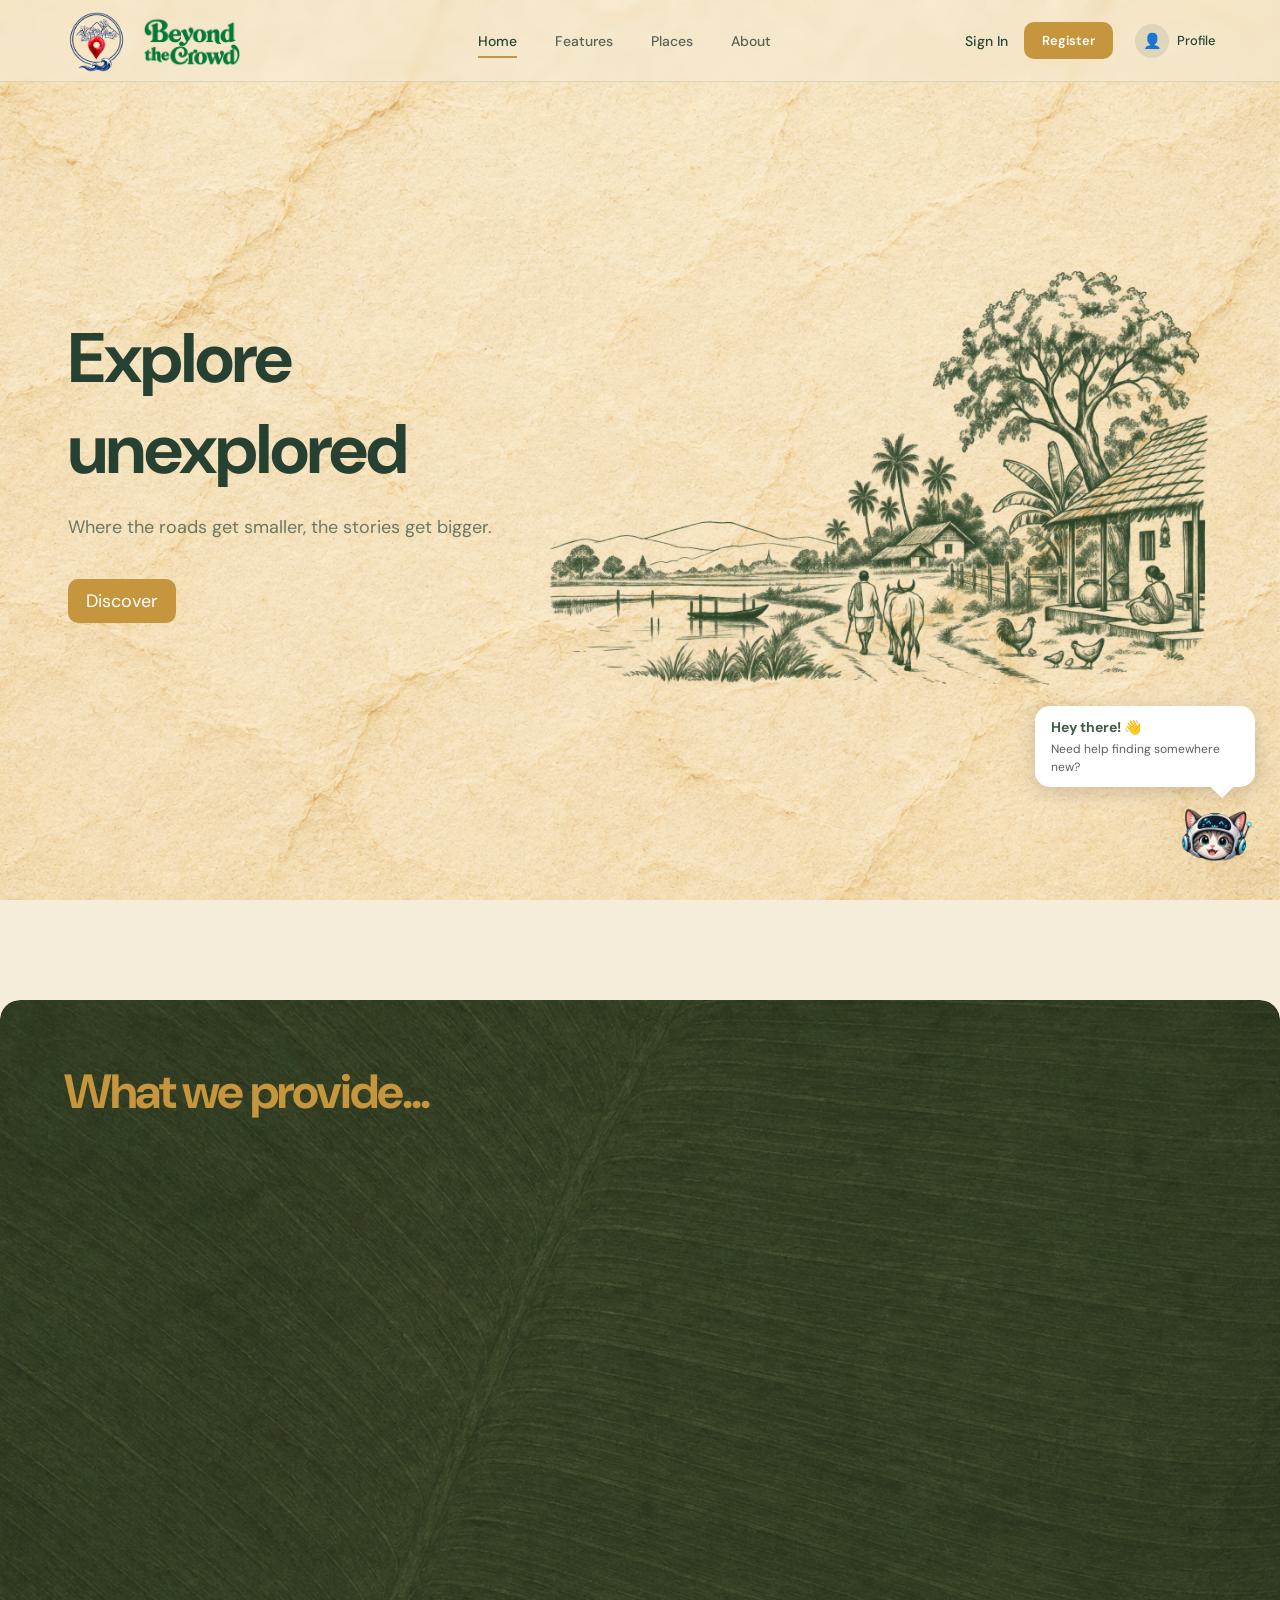
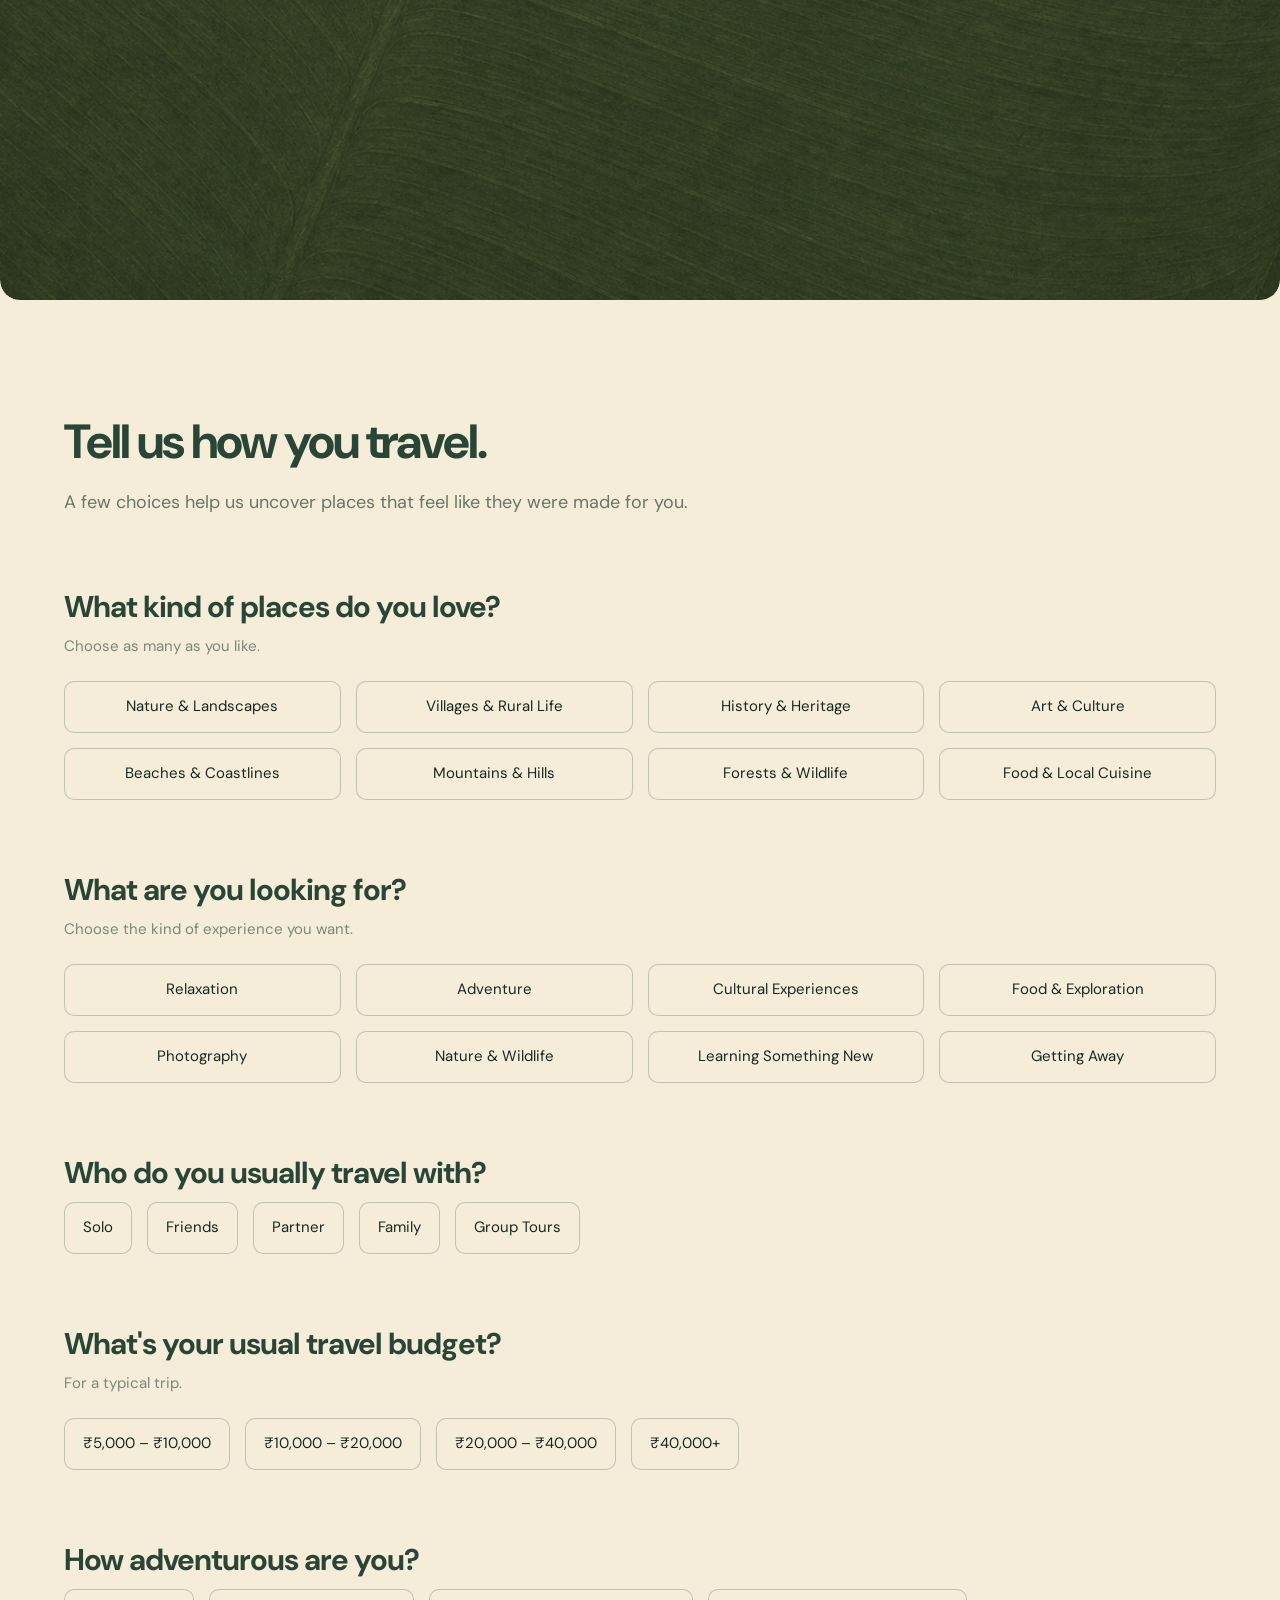
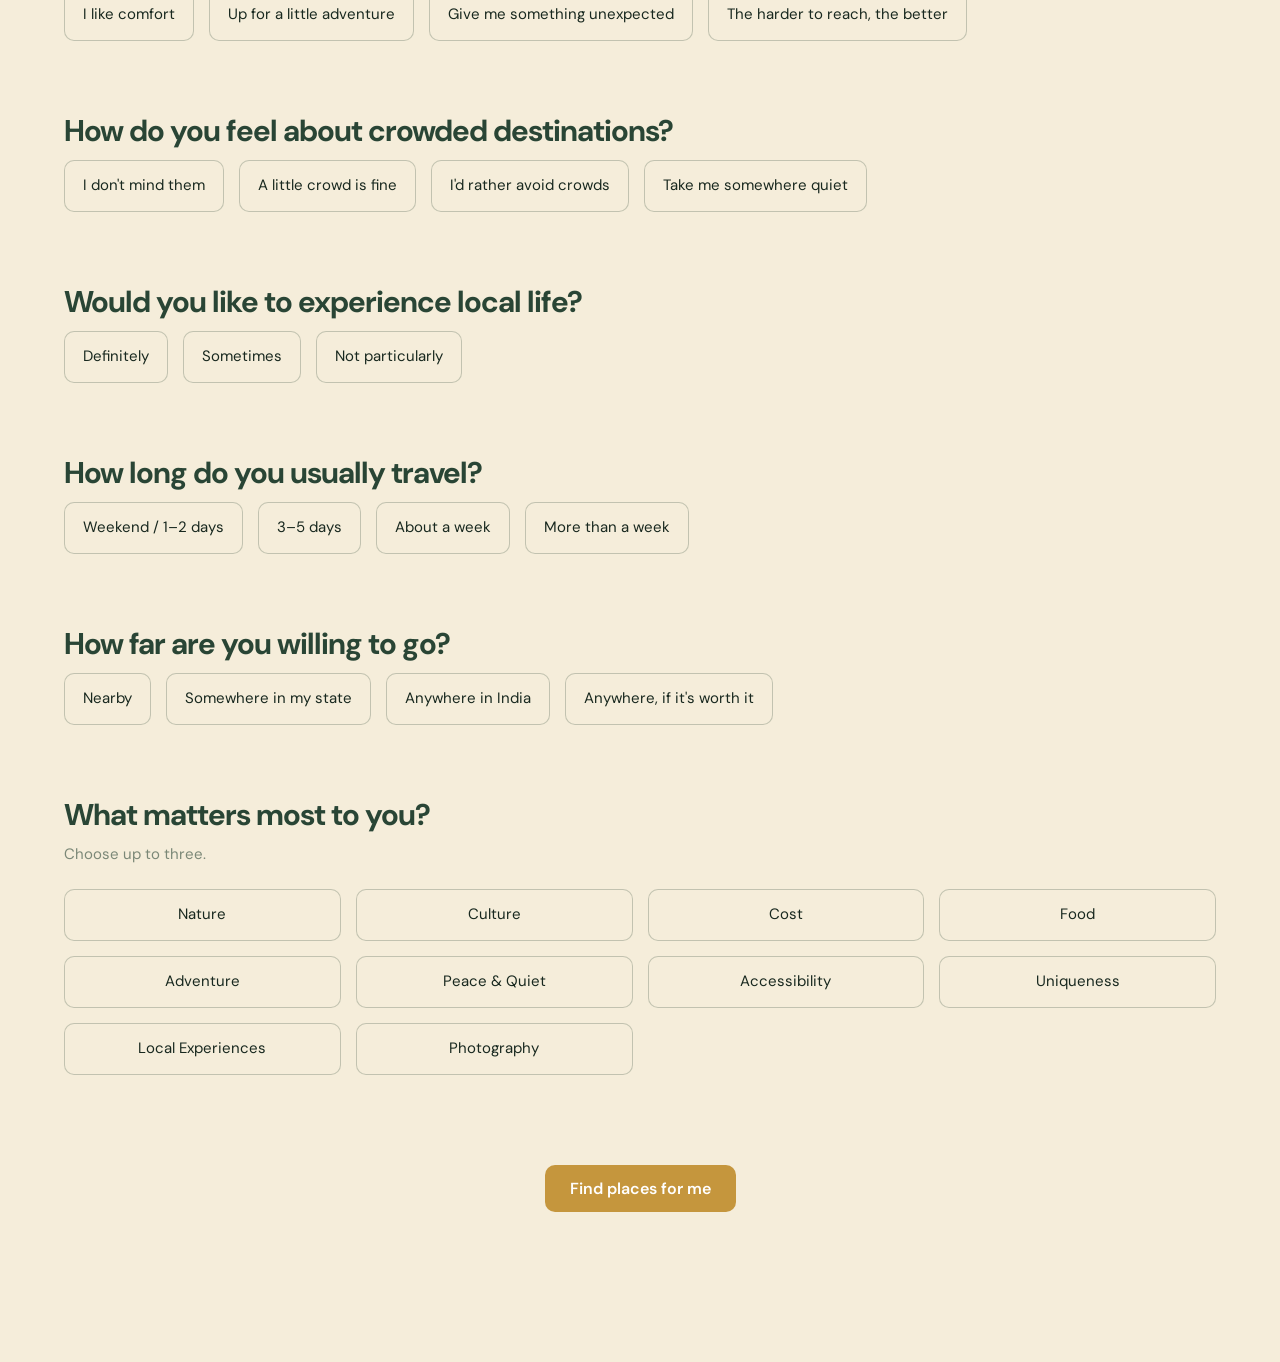
==== index.html @ b4c85ea4 "your changes" ====
<!DOCTYPE html>
<html lang="en">

<head>
    <meta charset="UTF-8">
    <meta name="viewport" content="width=device-width, initial-scale=1.0">

    <title>Beyond the Crowd</title>

    <link rel="stylesheet" href="index.css">

    <!-- Google Fonts -->
    <link
        href="https://fonts.googleapis.com/css2?family=DM+Sans:wght@400;500;600&family=Playfair+Display:wght@500;600;700&display=swap"
        rel="stylesheet">

    <link rel="icon" type="image/png" href="images/web-logo.png">
</head>

<body>

    <!-- HERO SECTION -->
    <main class="hero-section">
        <!-- Navbar -->
        <nav class="navbar">

            <!-- Logo + Website Name -->
            <div class="brand">
                <div class="logo">
                    <a href="index.html">
                        <img src="images/web-logo.png" alt="logo" width="65px">
                    </a>
                </div>

                <div class="website-name">
                    <a href="index.html"><img src="images/web-name.png" alt="web-name" width="100px"></a>
                </div>
            </div>


            <!-- Navigation Links -->
            <div class="nav-links">
                <a href="index.html" class="active">Home</a>
                <a href="#features">Features</a>
                <a href="#places">Places</a>
                <a href="about.html">About</a>
            </div>


            <!-- Right Side -->
            <div class="nav-actions">
                <a href="signin.html" class="auth-link">Sign In</a>
                <a href="register.html" class="dark-btn">Register</a>

                <div class="profile" id="profileButton">

                    <div class="profile-icon">
                        👤
                    </div>

                    <span>Profile</span>

                    <div class="profile-message" id="profileMessage">
                        <strong>Register / Sign in</strong>
                        <small>to see your profile.</small>
                    </div>

                </div>
            </div>

        </nav>
        <div class="hero-text">
            <h1>Explore<br>unexplored</h1>
            <p>Where the roads get smaller, the stories get bigger.</p>
            <ul>
                <li><a href="#features" class="hero-btn dark-btn">Discover</a></li>
            </ul>
        </div>

        <img src="images/hero-image.png" alt="hero-image" width="670px">
    </main>


    <!-- FEATURES SECTION -->

    <section id="features" class="features-section">

        <h2>What we provide...</h2>

        <div class="features-grid">

            <!-- Feature 1 -->
            <article class="feature-card">

                <div>
                    <img class="feature-image" src="images/ai chatbot.png" alt="ai-chatbot">
                </div>

                <div class="feature-content">
                    <h4>AI Travel Companion</h4>
                    <p>Ask AI, discover hidden gems.</p>
                </div>

            </article>


            <!-- Feature 2 -->
            <article class="feature-card">

                <div>
                    <img class="feature-image" src="images/explore map.png" alt="explore map">
                </div>

                <div class="feature-content">
                    <h4>Explore Through Maps</h4>
                    <p>Find destinations across India easily.</p>
                </div>

            </article>


            <!-- Feature 3 -->
            <article class="feature-card">

                <div>
                    <img class="feature-image" src="images/choose options.png" alt="choose options">
                </div>

                <div class="feature-content">
                    <h4>Choose Your Activities</h4>
                    <p>Choose experiences that match you.</p>
                </div>

            </article>


            <!-- Feature 4 -->
            <article class="feature-card">

                <div>
                    <img class="feature-image" src="images/village life.png" alt="village life">
                </div>

                <div class="feature-content">
                    <h4>Village Living</h4>
                    <p>Experience village life, feel welcomed.</p>
                </div>

            </article>

        </div>

    </section>
    </div>

    </section>


    <script src="script.js"></script>

    <!-- ================= TRAVEL PREFERENCES ================= -->

<section id="preferences" class="preferences-section">

    <div class="preferences-heading">

        <h2>Tell us how you travel.</h2>

        <p>
            A few choices help us uncover places that feel like they were made for you.
        </p>

    </div>


    <form class="preferences-form">


        <!-- ================= QUESTION 1 ================= -->

        <div class="question">

            <h3>What kind of places do you love?</h3>

            <p class="question-note">
                Choose as many as you like.
            </p>

            <div class="choice-grid">

                <label class="choice">
                    <input type="checkbox" name="place" value="nature">
                    <span>Nature &amp; Landscapes</span>
                </label>

                <label class="choice">
                    <input type="checkbox" name="place" value="villages">
                    <span>Villages &amp; Rural Life</span>
                </label>

                <label class="choice">
                    <input type="checkbox" name="place" value="heritage">
                    <span>History &amp; Heritage</span>
                </label>

                <label class="choice">
                    <input type="checkbox" name="place" value="culture">
                    <span>Art &amp; Culture</span>
                </label>

                <label class="choice">
                    <input type="checkbox" name="place" value="beaches">
                    <span>Beaches &amp; Coastlines</span>
                </label>

                <label class="choice">
                    <input type="checkbox" name="place" value="mountains">
                    <span>Mountains &amp; Hills</span>
                </label>

                <label class="choice">
                    <input type="checkbox" name="place" value="forest">
                    <span>Forests &amp; Wildlife</span>
                </label>

                <label class="choice">
                    <input type="checkbox" name="place" value="food">
                    <span>Food &amp; Local Cuisine</span>
                </label>

            </div>

        </div>


        <!-- ================= QUESTION 2 ================= -->

        <div class="question">

            <h3>What are you looking for?</h3>

            <p class="question-note">
                Choose the kind of experience you want.
            </p>

            <div class="choice-grid">

                <label class="choice">
                    <input type="checkbox" name="experience" value="relaxation">
                    <span>Relaxation</span>
                </label>

                <label class="choice">
                    <input type="checkbox" name="experience" value="adventure">
                    <span>Adventure</span>
                </label>

                <label class="choice">
                    <input type="checkbox" name="experience" value="culture">
                    <span>Cultural Experiences</span>
                </label>

                <label class="choice">
                    <input type="checkbox" name="experience" value="food">
                    <span>Food &amp; Exploration</span>
                </label>

                <label class="choice">
                    <input type="checkbox" name="experience" value="photography">
                    <span>Photography</span>
                </label>

                <label class="choice">
                    <input type="checkbox" name="experience" value="nature">
                    <span>Nature &amp; Wildlife</span>
                </label>

                <label class="choice">
                    <input type="checkbox" name="experience" value="learning">
                    <span>Learning Something New</span>
                </label>

                <label class="choice">
                    <input type="checkbox" name="experience" value="escape">
                    <span>Getting Away</span>
                </label>

            </div>

        </div>


        <!-- ================= QUESTION 3 ================= -->

        <div class="question">

            <h3>Who do you usually travel with?</h3>

            <div class="choice-row">

                <label class="choice">
                    <input type="radio" name="travelling-with" value="solo">
                    <span>Solo</span>
                </label>

                <label class="choice">
                    <input type="radio" name="travelling-with" value="friends">
                    <span>Friends</span>
                </label>

                <label class="choice">
                    <input type="radio" name="travelling-with" value="partner">
                    <span>Partner</span>
                </label>

                <label class="choice">
                    <input type="radio" name="travelling-with" value="family">
                    <span>Family</span>
                </label>

                <label class="choice">
                    <input type="radio" name="travelling-with" value="group">
                    <span>Group Tours</span>
                </label>

            </div>

        </div>


        <!-- ================= QUESTION 4 ================= -->

        <div class="question">

            <h3>What's your usual travel budget?</h3>

            <p class="question-note">
                For a typical trip.
            </p>

            <div class="choice-row">

                <label class="choice">
                    <input type="radio" name="budget" value="5000-10000">
                    <span>₹5,000 – ₹10,000</span>
                </label>

                <label class="choice">
                    <input type="radio" name="budget" value="10000-20000">
                    <span>₹10,000 – ₹20,000</span>
                </label>

                <label class="choice">
                    <input type="radio" name="budget" value="20000-40000">
                    <span>₹20,000 – ₹40,000</span>
                </label>

                <label class="choice">
                    <input type="radio" name="budget" value="40000-plus">
                    <span>₹40,000+</span>
                </label>

            </div>

        </div>


        <!-- ================= QUESTION 5 ================= -->

        <div class="question">

            <h3>How adventurous are you?</h3>

            <div class="choice-row">

                <label class="choice">
                    <input type="radio" name="adventure-level" value="comfort">
                    <span>I like comfort</span>
                </label>

                <label class="choice">
                    <input type="radio" name="adventure-level" value="little-adventure">
                    <span>Up for a little adventure</span>
                </label>

                <label class="choice">
                    <input type="radio" name="adventure-level" value="unexpected">
                    <span>Give me something unexpected</span>
                </label>

                <label class="choice">
                    <input type="radio" name="adventure-level" value="extreme">
                    <span>The harder to reach, the better</span>
                </label>

            </div>

        </div>


        <!-- ================= QUESTION 6 ================= -->

        <div class="question">

            <h3>How do you feel about crowded destinations?</h3>

            <div class="choice-row">

                <label class="choice">
                    <input type="radio" name="crowds" value="popular">
                    <span>I don't mind them</span>
                </label>

                <label class="choice">
                    <input type="radio" name="crowds" value="little">
                    <span>A little crowd is fine</span>
                </label>

                <label class="choice">
                    <input type="radio" name="crowds" value="avoid">
                    <span>I'd rather avoid crowds</span>
                </label>

                <label class="choice">
                    <input type="radio" name="crowds" value="hidden">
                    <span>Take me somewhere quiet</span>
                </label>

            </div>

        </div>


        <!-- ================= QUESTION 7 ================= -->

        <div class="question">

            <h3>Would you like to experience local life?</h3>

            <div class="choice-row">

                <label class="choice">
                    <input type="radio" name="local-life" value="definitely">
                    <span>Definitely</span>
                </label>

                <label class="choice">
                    <input type="radio" name="local-life" value="sometimes">
                    <span>Sometimes</span>
                </label>

                <label class="choice">
                    <input type="radio" name="local-life" value="not-really">
                    <span>Not particularly</span>
                </label>

            </div>

        </div>


        <!-- ================= QUESTION 8 ================= -->

        <div class="question">

            <h3>How long do you usually travel?</h3>

            <div class="choice-row">

                <label class="choice">
                    <input type="radio" name="duration" value="weekend">
                    <span>Weekend / 1–2 days</span>
                </label>

                <label class="choice">
                    <input type="radio" name="duration" value="3-5-days">
                    <span>3–5 days</span>
                </label>

                <label class="choice">
                    <input type="radio" name="duration" value="week">
                    <span>About a week</span>
                </label>

                <label class="choice">
                    <input type="radio" name="duration" value="long">
                    <span>More than a week</span>
                </label>

            </div>

        </div>


        <!-- ================= QUESTION 9 ================= -->

        <div class="question">

            <h3>How far are you willing to go?</h3>

            <div class="choice-row">

                <label class="choice">
                    <input type="radio" name="travel-distance" value="nearby">
                    <span>Nearby</span>
                </label>

                <label class="choice">
                    <input type="radio" name="travel-distance" value="state">
                    <span>Somewhere in my state</span>
                </label>

                <label class="choice">
                    <input type="radio" name="travel-distance" value="india">
                    <span>Anywhere in India</span>
                </label>

                <label class="choice">
                    <input type="radio" name="travel-distance" value="anywhere">
                    <span>Anywhere, if it's worth it</span>
                </label>

            </div>

        </div>


        <!-- ================= QUESTION 10 ================= -->

        <div class="question">

            <h3>What matters most to you?</h3>

            <p class="question-note">
                Choose up to three.
            </p>

            <div class="choice-grid">

                <label class="choice">
                    <input type="checkbox" name="priority" value="nature">
                    <span>Nature</span>
                </label>

                <label class="choice">
                    <input type="checkbox" name="priority" value="culture">
                    <span>Culture</span>
                </label>

                <label class="choice">
                    <input type="checkbox" name="priority" value="cost">
                    <span>Cost</span>
                </label>

                <label class="choice">
                    <input type="checkbox" name="priority" value="food">
                    <span>Food</span>
                </label>

                <label class="choice">
                    <input type="checkbox" name="priority" value="adventure">
                    <span>Adventure</span>
                </label>

                <label class="choice">
                    <input type="checkbox" name="priority" value="peace">
                    <span>Peace &amp; Quiet</span>
                </label>

                <label class="choice">
                    <input type="checkbox" name="priority" value="accessibility">
                    <span>Accessibility</span>
                </label>

                <label class="choice">
                    <input type="checkbox" name="priority" value="uniqueness">
                    <span>Uniqueness</span>
                </label>

                <label class="choice">
                    <input type="checkbox" name="priority" value="local">
                    <span>Local Experiences</span>
                </label>

                <label class="choice">
                    <input type="checkbox" name="priority" value="photography">
                    <span>Photography</span>
                </label>

            </div>

        </div>


        <!-- ================= SUBMIT ================= -->

        <button type="submit" class="preferences-button">
            Find places for me
        </button>

    </form>

</section>

<!-- ================= CHATBOT ================= -->

<style>

    /* Chatbot container */
    .chatbot {
        position: fixed;
        bottom: 2.5rem;
        right: 2.5rem;

        z-index: 9999;

        display: flex;
        flex-direction: column;
        align-items: flex-end;

        font-family: "DM Sans", sans-serif;
    }


    /* Mascot */
    .chatbot-mascot {
        width: 8rem;
        height: 8rem;

        object-fit: contain;

        cursor: pointer;

        transition:
            transform 0.25s ease,
            filter 0.25s ease;
    }


    .chatbot-mascot:hover {
        transform: scale(1.08);
    }


    /* Speech bubble */
    .chatbot-bubble {
        position: relative;

        margin-bottom: 0.8rem;
        padding: 1.2rem 1.6rem;

        background: white;

        border-radius: 1.5rem;

        box-shadow:
            0 0.5rem 2rem rgba(0, 0, 0, 0.15);

        color: #294535;

        font-size: 1.4rem;

        max-width: 22rem;

        cursor: pointer;

        animation: chatbotBubbleIn 0.5s ease;
    }


    /* Little triangle underneath bubble */
    .chatbot-bubble::after {
        content: "";

        position: absolute;

        right: 2.5rem;
        bottom: -0.8rem;

        width: 1.6rem;
        height: 1.6rem;

        background: white;

        transform: rotate(45deg);
    }


    .chatbot-bubble strong {
        display: block;

        color: #3f5d45;

        margin-bottom: 0.3rem;
    }


    .chatbot-bubble small {
        font-size: 1.2rem;

        color: #596257;
    }


    /* Chat window */
    .chat-window {
        position: absolute;

        right: 0;
        bottom: 9rem;

        width: 32rem;
        height: 42rem;

        background: #f5edda;

        border-radius: 1.8rem;

        box-shadow:
            0 1rem 3rem rgba(0, 0, 0, 0.2);

        overflow: hidden;

        display: none;

        flex-direction: column;
    }


    .chat-window.active {
        display: flex;

        animation: chatWindowIn 0.3s ease;
    }


    /* Chat header */
    .chat-header {
        padding: 1.5rem 1.8rem;

        background: #294535;

        color: #f5edda;

        display: flex;

        align-items: center;

        justify-content: space-between;
    }


    .chat-header h4 {
        margin: 0;

        color: #f5edda;

        font-size: 1.8rem;

        letter-spacing: -0.5px;
    }


    .chat-close {
        border: none;

        background: transparent;

        color: #f5edda;

        font-size: 2rem;

        cursor: pointer;
    }


    /* Messages */
    .chat-messages {
        flex: 1;

        padding: 1.5rem;

        overflow-y: auto;

        display: flex;

        flex-direction: column;

        gap: 1rem;
    }


    .bot-message,
    .user-message {
        max-width: 80%;

        padding: 1rem 1.3rem;

        border-radius: 1.2rem;

        font-size: 1.3rem;

        line-height: 1.5;
    }


    .bot-message {
        align-self: flex-start;

        background: white;

        color: #29352c;

        border-bottom-left-radius: 0.3rem;
    }


    .user-message {
        align-self: flex-end;

        background: #c5963d;

        color: white;

        border-bottom-right-radius: 0.3rem;
    }


    /* Input area */
    .chat-input-area {
        display: flex;

        gap: 0.8rem;

        padding: 1.2rem;

        background: white;

        border-top: 1px solid rgba(41, 69, 53, 0.1);
    }


    .chat-input {
        flex: 1;

        border: 1px solid rgba(41, 69, 53, 0.25);

        border-radius: 1rem;

        padding: 1rem;

        outline: none;

        font-family: "DM Sans", sans-serif;

        font-size: 1.3rem;
    }


    .chat-send {
        border: none;

        border-radius: 1rem;

        padding: 0 1.4rem;

        background: #c5963d;

        color: white;

        font-weight: 600;

        cursor: pointer;
    }


    .chat-send:hover {
        background: #a87927;
    }


    /* Animations */
    @keyframes chatbotBubbleIn {

        from {
            opacity: 0;
            transform: translateY(1rem);
        }

        to {
            opacity: 1;
            transform: translateY(0);
        }

    }


    @keyframes chatWindowIn {

        from {
            opacity: 0;
            transform: translateY(1rem) scale(0.97);
        }

        to {
            opacity: 1;
            transform: translateY(0) scale(1);
        }

    }


    /* Mobile */
    @media (max-width: 600px) {

        .chatbot {
            right: 1.5rem;
            bottom: 1.5rem;
        }

        .chatbot-mascot {
            width: 6.5rem;
            height: 6.5rem;
        }

        .chat-window {
            width: calc(100vw - 3rem);
            right: -0.5rem;
        }

    }

</style>


<!-- CHATBOT HTML -->

<div class="chatbot" id="chatbot">

    <!-- Speech bubble -->
    <div class="chatbot-bubble" id="chatbotBubble">

        <strong>Hey there! 👋</strong>

        <small>
            Need help finding somewhere new?
        </small>

    </div>


    <!-- Chat window -->
    <div class="chat-window" id="chatWindow">

        <div class="chat-header">

            <h4>Your Travel Companion</h4>

            <button
                class="chat-close"
                id="chatClose">
                ×
            </button>

        </div>


        <div class="chat-messages" id="chatMessages">

            <div class="bot-message">
                Hi! I'm your travel companion. 🌿
                Tell me what kind of place you're looking for!
            </div>

        </div>


        <div class="chat-input-area">

            <input
                type="text"
                id="chatInput"
                class="chat-input"
                placeholder="Ask me anything...">

            <button
                class="chat-send"
                id="chatSend">
                Send
            </button>

        </div>

    </div>


    <!-- Mascot -->
    <img
        src="images/mascot.png"
        alt="Travel assistant"
        class="chatbot-mascot"
        id="chatbotMascot">

</div>


<!-- CHATBOT JAVASCRIPT -->

<script>

    const chatbotMascot =
        document.getElementById("chatbotMascot");

    const chatbotBubble =
        document.getElementById("chatbotBubble");

    const chatWindow =
        document.getElementById("chatWindow");

    const chatClose =
        document.getElementById("chatClose");

    const chatInput =
        document.getElementById("chatInput");

    const chatSend =
        document.getElementById("chatSend");

    const chatMessages =
        document.getElementById("chatMessages");


    /* Open chatbot */

    function openChat() {

        chatWindow.classList.add("active");

        chatbotBubble.style.display = "none";

        chatInput.focus();

    }


    /* Close chatbot */

    function closeChat() {

        chatWindow.classList.remove("active");

    }


    /* Mascot clicked */

    chatbotMascot.addEventListener(
        "click",
        openChat
    );


    /* Speech bubble clicked */

    chatbotBubble.addEventListener(
        "click",
        openChat
    );


    /* Close button */

    chatClose.addEventListener(
        "click",
        closeChat
    );


    /* Send message */

    function sendMessage() {

        const message =
            chatInput.value.trim();


        if (message === "") {
            return;
        }


        /* User message */

        const userMessage =
            document.createElement("div");

        userMessage.className =
            "user-message";

        userMessage.textContent =
            message;

        chatMessages.appendChild(
            userMessage
        );


        chatInput.value = "";


        /* Temporary bot response */

        setTimeout(() => {

            const botMessage =
                document.createElement("div");

            botMessage.className =
                "bot-message";

            botMessage.textContent =
                "I'd love to help! Once the AI backend is connected, I'll be able to give you personalised travel recommendations.";

            chatMessages.appendChild(
                botMessage
            );


            chatMessages.scrollTop =
                chatMessages.scrollHeight;

        }, 700);


        chatMessages.scrollTop =
            chatMessages.scrollHeight;

    }


    /* Send button */

    chatSend.addEventListener(
        "click",
        sendMessage
    );


    /* Enter key */

    chatInput.addEventListener(
        "keydown",
        (event) => {

            if (event.key === "Enter") {

                sendMessage();

            }

        }
    );


    /* Show bubble after 5 seconds */

    setTimeout(() => {

        if (
            !chatWindow.classList.contains("active")
        ) {

            chatbotBubble.style.display =
                "block";

        }

    }, 5000);

</script>

</body>

</html>
---- index.css ----
* {
    margin: 0;
    padding: 0;
    box-sizing: border-box;
}


:root {
    --ochre: #c5963d;
    --deep-ochre: #a87927;

    --earth: #7b5635;
    --forest: #3f5d45;
    --deep-green: #294535;

    --cream: #f5edda;
    --text: #29352c;

    /* Feature colours */
    --feature-bg: #c5963d;
    --feature-image-bg: #d8b967;
    --feature-text: #f5edda;

    --h1-font-colour: #264131;

    --h1-font-size: 7rem;
    --h2-font-size: 4.8rem;
    --h3-font-size: 4rem;
    --h4-font-size: 2.4rem;

    --para-font-colour: #1934259c;
    --para-font-size: 1.8rem;

    --header-font-weight: 700;
    --para-font-weight: 400;

    --button-radius: 1rem;
}


html {
    font-size: 62.5%;
    scroll-behavior: smooth;
}


body {
    background: var(--cream);
    color: var(--text);
    font-family: "DM Sans", sans-serif;

    position: relative;
}


/* =========================================================
   FIXED PARCHMENT
   ========================================================= */

body::before {
    content: "";

    position: fixed;
    inset: 0;

    background-image: url("images/parchment-bg.png");

    background-size: cover;
    background-position: center;
    background-repeat: no-repeat;

    z-index: -1;
}


h1,
h2,
h3,
h4 {
    color: var(--h1-font-colour);
    letter-spacing: -2px;
    font-weight: var(--header-font-weight);
}


h1 {
    font-size: var(--h1-font-size);
}


h2 {
    font-size: var(--h2-font-size);
}


h3 {
    font-size: var(--h3-font-size);
}


h4 {
    font-size: var(--h4-font-size);
}


p {
    font-size: var(--para-font-size);
    color: var(--para-font-colour);
    font-weight: var(--para-font-weight);
}


ul,
ol {
    list-style: none;
}


/* =========================================================
   NAVBAR
   ========================================================= */

.navbar {
    height: 8.2rem;
    width: 100%;

    display: flex;
    align-items: center;
    justify-content: space-between;

    padding: 0 5%;

    /* Translucent parchment */
    background: rgba(245, 237, 218, 0.45);

    border-bottom: 1px solid rgba(63, 93, 69, 0.12);

    /* Stays over the entire page */
    position: fixed;
    top: 0;
    left: 0;

    z-index: 1000;

    backdrop-filter: blur(4px);
    -webkit-backdrop-filter: blur(4px);
}


/* Brand */

.brand {
    display: flex;
    align-items: center;
    gap: 12px;

    min-width: 22rem;
}

.logo {
    margin-bottom: 4.5rem;
}

.website-name {
    margin-bottom: 4.5rem;
}


/* Navigation */

.nav-links {
    display: flex;
    align-items: center;
    gap: 3.8rem;
}


.nav-links a {
    position: relative;

    text-decoration: none;
    color: #596257;

    font-size: 14px;
    font-weight: 500;

    padding: 8px 0;

    transition: color 0.25s ease;
}


.nav-links a:hover,
.nav-links a.active {
    color: var(--deep-green);
}


/* Underline */

.nav-links a::after {
    content: "";

    position: absolute;
    left: 0;
    bottom: 0;

    width: 0;
    height: 2px;

    background: var(--ochre);

    transition: width 0.25s ease;
}


.nav-links a:hover::after,
.nav-links a.active::after {
    width: 100%;
}


/* Right side */

.nav-actions {
    min-width: 22rem;

    display: flex;
    align-items: center;
    justify-content: flex-end;

    gap: 1.6rem;
}


.auth-link {
    text-decoration: none;

    color: var(--deep-green);

    font-size: 1.4rem;
    font-weight: 500;

    transition: opacity 0.2s ease;
}


.auth-link:hover {
    opacity: 0.7;
}


/* Buttons */

.dark-btn {
    text-decoration: none;

    padding: 1rem 1.8rem;

    border-radius: var(--button-radius);

    background: var(--ochre);
    color: white;

    font-size: 1.3rem;
    font-weight: 600;

    transition:
        background 0.25s ease,
        box-shadow 0.25s ease;
}


.dark-btn:hover {
    background: var(--deep-ochre);

    box-shadow:
        0 0.5rem 1rem rgba(41, 69, 53, 0.15);
}



/* Profile */

.profile {
    display: flex;
    align-items: center;
    position: relative;

    gap: 8px;
    margin-left: 6px;

    color: var(--deep-green);

    font-size: 1.3rem;
    font-weight: 500;

    cursor: pointer;
}


.profile-icon {
    width: 3.4rem;
    height: 3.4rem;

    display: flex;
    align-items: center;
    justify-content: center;

    border-radius: 50%;

    background: rgba(63, 93, 69, 0.12);

    font-size: 15px;
}


/* =========================================================
   PROFILE MESSAGE
   ========================================================= */

.profile-message {
    position: absolute;

    top: 5rem;
    right: 0;

    width: 18rem;

    padding: 1.4rem 1.6rem;

    background: rgba(255, 255, 255, 0.96);

    border-radius: 1.5rem;

    box-shadow:
        0 0.8rem 2rem rgba(41, 69, 53, 0.15);

    display: flex;
    flex-direction: column;

    gap: 0.3rem;

    opacity: 0;
    visibility: hidden;

    transform: translateY(-0.5rem) scale(0.96);

    transition:
        opacity 0.2s ease,
        visibility 0.2s ease,
        transform 0.2s ease;

    z-index: 2000;
}


/* Little cloud tail */

.profile-message::before {
    content: "";

    position: absolute;

    top: -0.7rem;
    right: 1.8rem;

    width: 1.4rem;
    height: 1.4rem;

    background: white;

    transform: rotate(45deg);
}


.profile-message strong {
    color: var(--deep-green);

    font-size: 1.4rem;
}


.profile-message small {
    color: rgba(41, 69, 53, 0.65);

    font-size: 1.2rem;

    line-height: 1.4;
}


/* Show popup */

.profile-message.show {
    opacity: 1;
    visibility: visible;

    transform: translateY(0) scale(1);
}


/* =========================================================
   HERO SECTION
   ========================================================= */

/*
    HERO POSITIONING KEPT EXACTLY AS BEFORE.
*/

.hero-section {
    display: flex;

    gap: 5rem;

    justify-content: center;
    align-items: center;

    height: 100vh;

    position: relative;

    overflow: hidden;

    margin-bottom: 10rem;
}


.hero-text {
    display: flex;
    flex-direction: column;

    gap: 2rem;

    margin-top: 20rem;
    margin-bottom: 17.5rem;
}


.hero-text p {
    margin-bottom: 3rem;
}


.hero-section img {
    margin-top: 20rem;
    margin-bottom: 15rem;
}


.hero-btn {
    font-size: var(--para-font-size);
    font-weight: var(--para-font-weight);
}


/* =========================================================
   FEATURES SECTION
   ========================================================= */

.features-section {
    width: 100%;
    min-height: 100vh;

    padding: 6rem 5% 5rem;

    position: relative;
    overflow: hidden;

    border-radius: 2rem 2rem 2rem 2rem;

    margin-bottom: 10rem;
}


/* =========================================================
   BANANA LEAF BACKGROUND
   ========================================================= */

.features-section::before {
    content: "";

    position: absolute;
    inset: 0;

    background-image: url("images/banana-leaf-bg.png");

    background-size: cover;
    background-position: center;
    background-repeat: no-repeat;

    border-radius: 2rem 2rem 2rem 2rem;

    opacity: 1;

    z-index: 0;
}


/* =========================================================
   FEATURE HEADING
   ========================================================= */

.features-section h2 {
    position: relative;
    z-index: 2;

    text-align: left;

    margin-bottom: 5rem;

    font-size: var(--h2-font-size);

    color: var(--ochre);

    text-decoration: none;

    opacity: 0;

    transform: translateY(3rem);

    transition:
        opacity 0.7s ease,
        transform 0.7s ease;
}


.features-section h2.show {
    opacity: 1;

    transform: translateY(0);
}


/* =========================================================
   FEATURE GRID
   ========================================================= */

.features-grid {
    position: relative;
    z-index: 2;

    display: grid;

    grid-template-columns:
        repeat(2, minmax(0, 1fr));

    column-gap: 4rem;
    row-gap: 4rem;

    width: 100%;
}


/* =========================================================
   FEATURE CARDS
   ========================================================= */

.feature-card {
    min-height: 19rem;

    display: flex;
    align-items: center;

    gap: 2.5rem;

    padding: 2rem 2.5rem;

    background: var(--feature-bg);

    border-radius: var(--button-radius);

    opacity: 0;

    transform: translateY(3rem);

    transition:
        opacity 0.7s ease,
        transform 0.7s ease,
        background 0.25s ease,
        box-shadow 0.25s ease;
}


/* Revealed cards */

.feature-card.show {
    opacity: 1;

    transform: translateY(0);
}


/* Card hover */

.feature-card:hover {
    background: var(--deep-ochre);

    box-shadow:
        0 1rem 2.5rem rgba(0, 0, 0, 0.18);
}


/* =========================================================
   FEATURE IMAGE
   ========================================================= */

.feature-image {
    width: 150px
}


/* =========================================================
   FEATURE CONTENT
   ========================================================= */

.feature-content {
    display: flex;
    flex-direction: column;

    gap: 1rem;
}


.feature-content h4 {
    font-size: var(--h4-font-size);

    letter-spacing: -0.8px;

    line-height: 1.15;

    color: var(--deep-green);
}


.feature-content p {
    font-size: 1.6rem;

    line-height: 1.5;

    color: rgba(41, 69, 53, 0.75);
}


/* =========================================================
   RESPONSIVE
   ========================================================= */

@media (max-width: 900px) {

    .features-grid {
        grid-template-columns: 1fr;
    }

}


@media (max-width: 650px) {

    .navbar {
        padding: 0 2rem;
    }

    .nav-links {
        display: none;
    }

    .auth-link {
        display: none;
    }


    .features-section {
        padding: 6rem 2rem 10rem;
    }


    .features-section h2 {
        font-size: 3.8rem;

        margin-bottom: 3rem;
    }


    .feature-card {
        flex-direction: column;

        align-items: flex-start;

        gap: 2rem;

        padding: 2.5rem;
    }


    .feature-image {
        width: 100%;

        height: 12rem;

        flex-basis: 12rem;
    }
}


/* =========================================================
   TRAVEL PREFERENCES
   ========================================================= */

.preferences-section {
    width: 90%;
    max-width: 120rem;

    margin: 0 auto;

    padding: 1rem 0 15rem;

    color: var(--deep-green);
}


/* ================= HEADING ================= */

.preferences-heading {
    margin-bottom: 7rem;

    text-align: left;
}


.preferences-heading h2 {
    margin-bottom: 1.5rem;

    color: var(--deep-green);
}


.preferences-heading p {
    max-width: 70rem;

    color: rgba(41, 69, 53, 0.7);

    line-height: 1.6;
}


/* ================= QUESTIONS ================= */

.preferences-form {
    display: flex;

    flex-direction: column;

    gap: 7rem;
}


.question {
    width: 100%;
}


.question h3 {
    margin-bottom: 1rem;

    font-size: 3rem;

    color: var(--deep-green);

    letter-spacing: -1px;
}


.question-note {
    margin-bottom: 2.5rem;

    font-size: 1.5rem;

    color: rgba(41, 69, 53, 0.6);
}


/* ================= CHOICE GRID ================= */

.choice-grid {
    display: grid;

    grid-template-columns:
        repeat(4, minmax(0, 1fr));

    gap: 1.5rem;
}


/* ================= CHOICE ROW ================= */

.choice-row {
    display: flex;

    flex-wrap: wrap;

    gap: 1.5rem;
}


/* ================= CHOICE ================= */

.choice {
    cursor: pointer;
}


.choice input {
    position: absolute;

    opacity: 0;

    pointer-events: none;
}


.choice span {
    display: flex;

    align-items: center;
    justify-content: center;

    min-height: 5.2rem;

    padding: 1.2rem 1.8rem;

    border: 1px solid rgba(41, 69, 53, 0.25);

    border-radius: var(--button-radius);

    background: rgba(245, 237, 218, 0.35);

    color: #18281f;

    font-size: 1.5rem;

    line-height: 1.3;

    transition:
        background 0.25s ease,
        border-color 0.25s ease,
        color 0.25s ease,
        box-shadow 0.25s ease;
}


/* Hover */

.choice:hover span {
    border-color: var(--ochre);

    background: rgba(197, 150, 61, 0.1);
}


/* Selected */

.choice input:checked + span {
    background: var(--ochre);

    border-color: var(--ochre);

    color: white;

    box-shadow:
        0 0.5rem 1.2rem rgba(41, 69, 53, 0.12);
}


/* ================= SUBMIT BUTTON ================= */

.preferences-button {
    align-self: center;

    margin-top: 2rem;

    padding: 1.3rem 2.5rem;

    border: none;

    border-radius: var(--button-radius);

    background: var(--ochre);

    color: white;

    font-family: "DM Sans", sans-serif;

    font-size: 1.6rem;

    font-weight: 600;

    cursor: pointer;

    transition:
        background 0.25s ease,
        box-shadow 0.25s ease,
        transform 0.2s ease;
}


.preferences-button:hover {
    background: var(--deep-ochre);

    box-shadow:
        0 0.7rem 1.5rem rgba(41, 69, 53, 0.15);

    transform: translateY(-1px);
}


/* =========================================================
   RESPONSIVE — PREFERENCES
   ========================================================= */

@media (max-width: 900px) {

    .choice-grid {
        grid-template-columns:
            repeat(2, minmax(0, 1fr));
    }

}


@media (max-width: 650px) {

    .preferences-section {

        width: 90%;

        padding: 8rem 0 10rem;
    }


    .preferences-heading h2 {
        font-size: 3.8rem;
    }


    .question h3 {
        font-size: 2.6rem;
    }


    .choice-grid {
        grid-template-columns: 1fr;
    }


    .choice-row {
        flex-direction: column;
    }


    .choice span {
        justify-content: flex-start;
    }

}
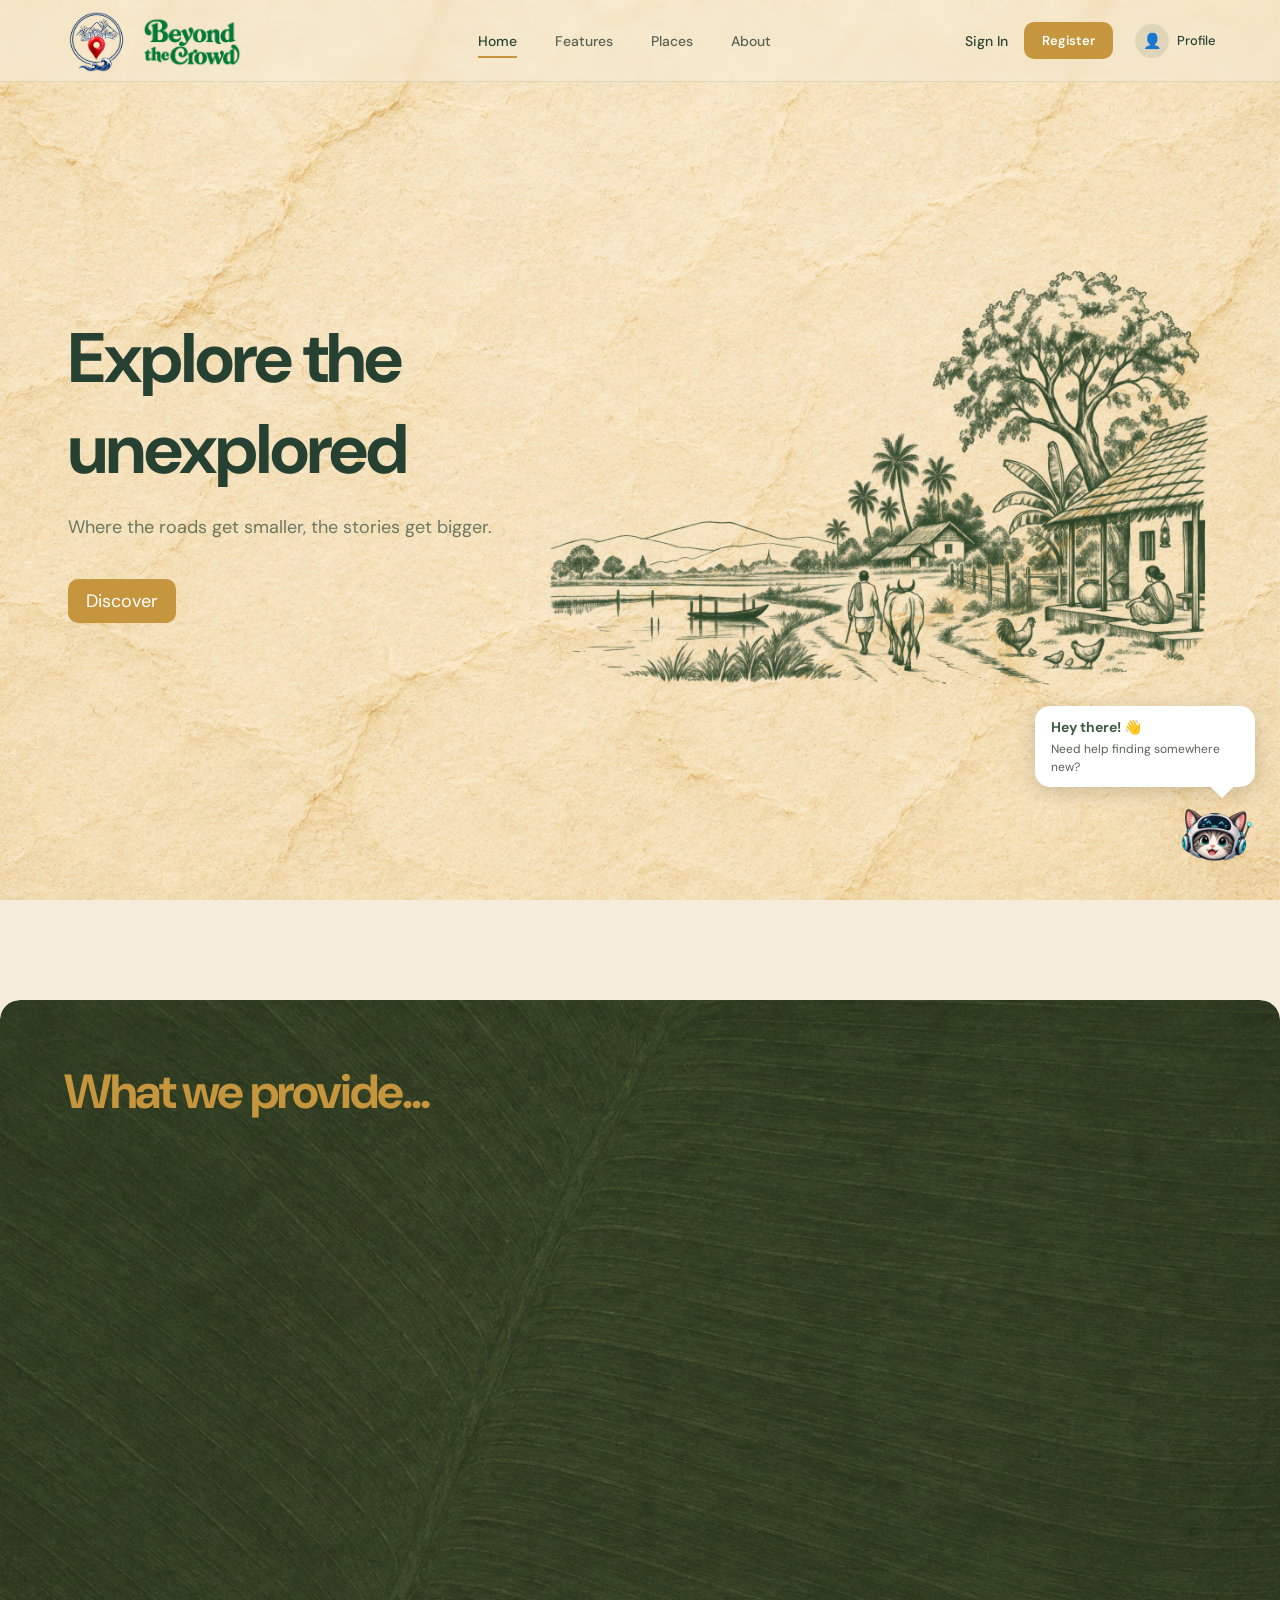
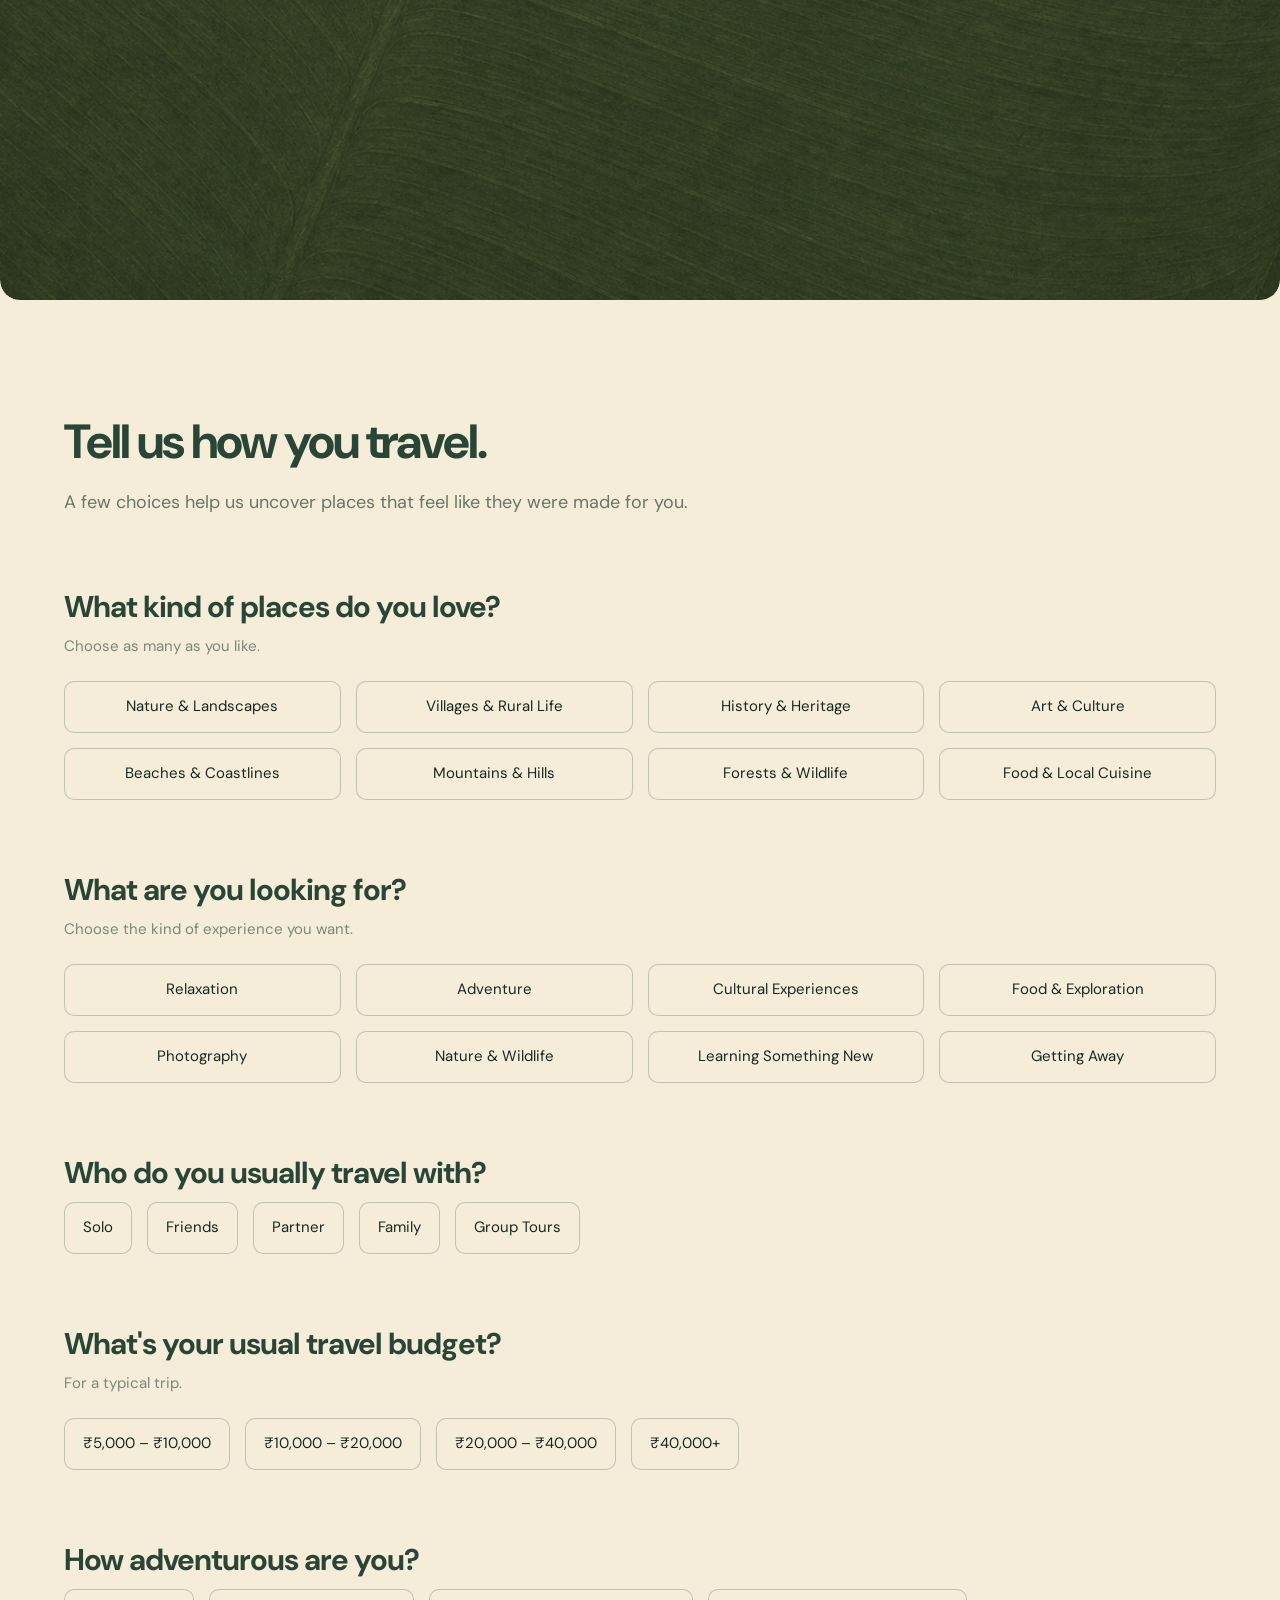
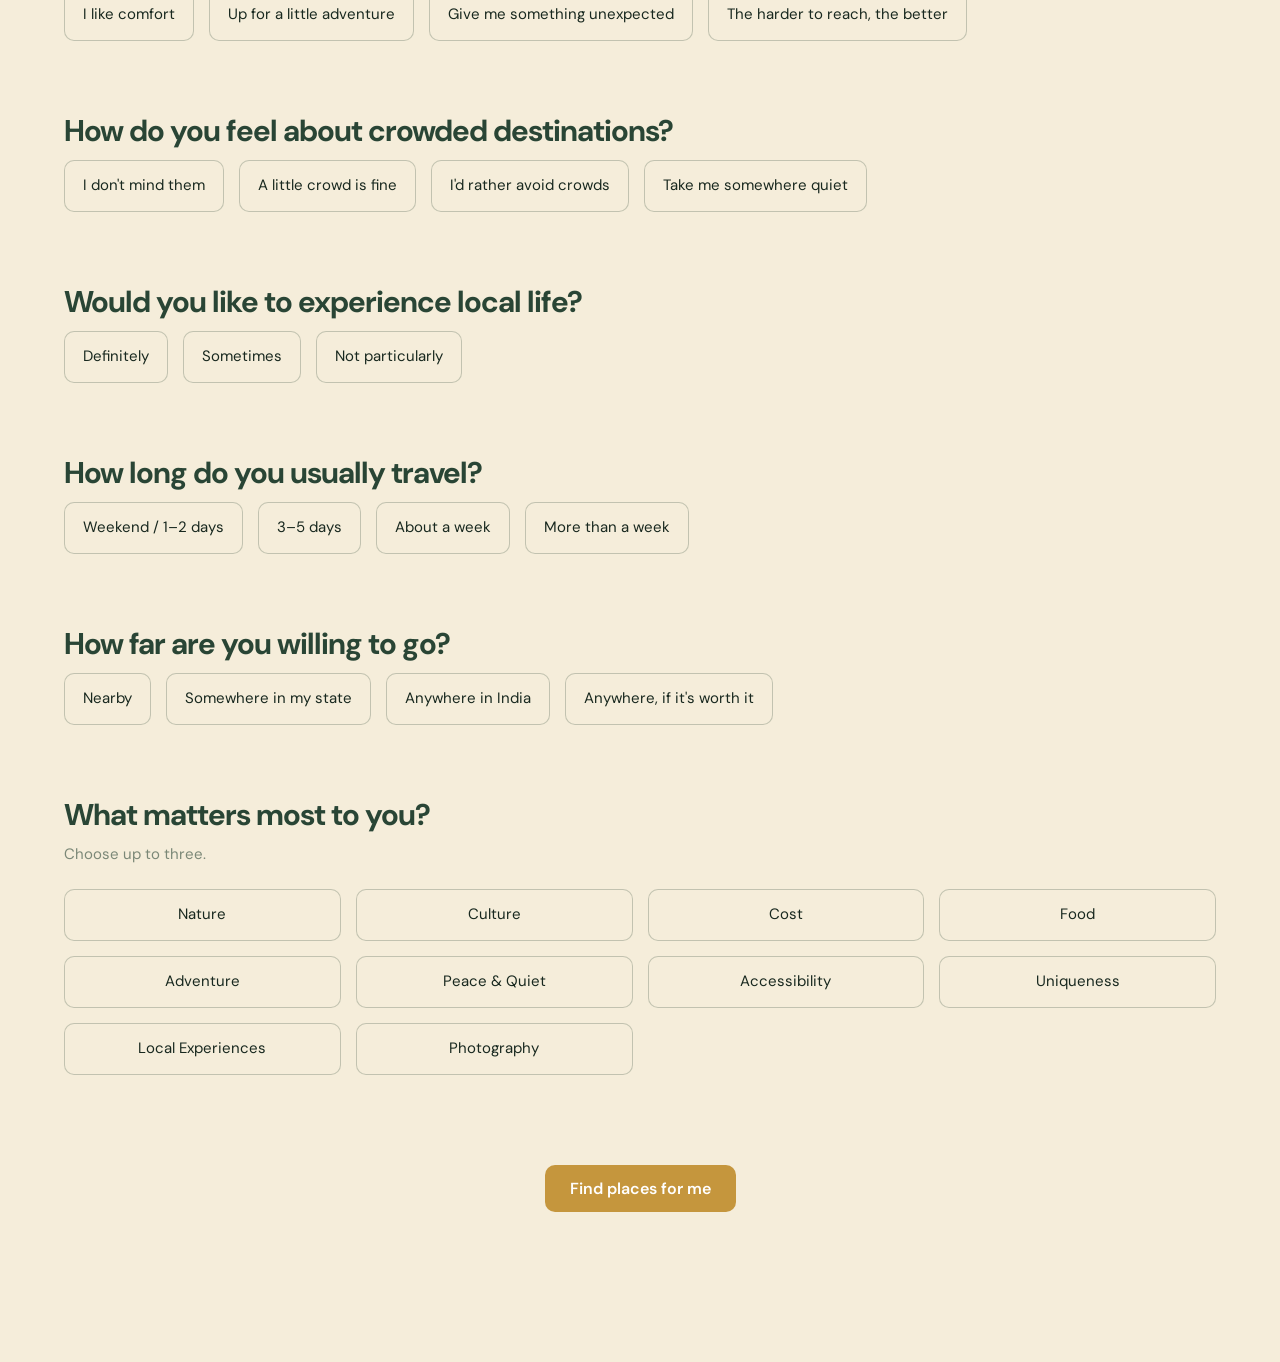
==== commit d905ebd5: "your changes" ====
--- a/index.html
+++ b/index.html
@@ -70,7 +70,7 @@
 
         </nav>
         <div class="hero-text">
-            <h1>Explore<br>unexplored</h1>
+            <h1>Explore the<br>unexplored</h1>
             <p>Where the roads get smaller, the stories get bigger.</p>
             <ul>
                 <li><a href="#features" class="hero-btn dark-btn">Discover</a></li>
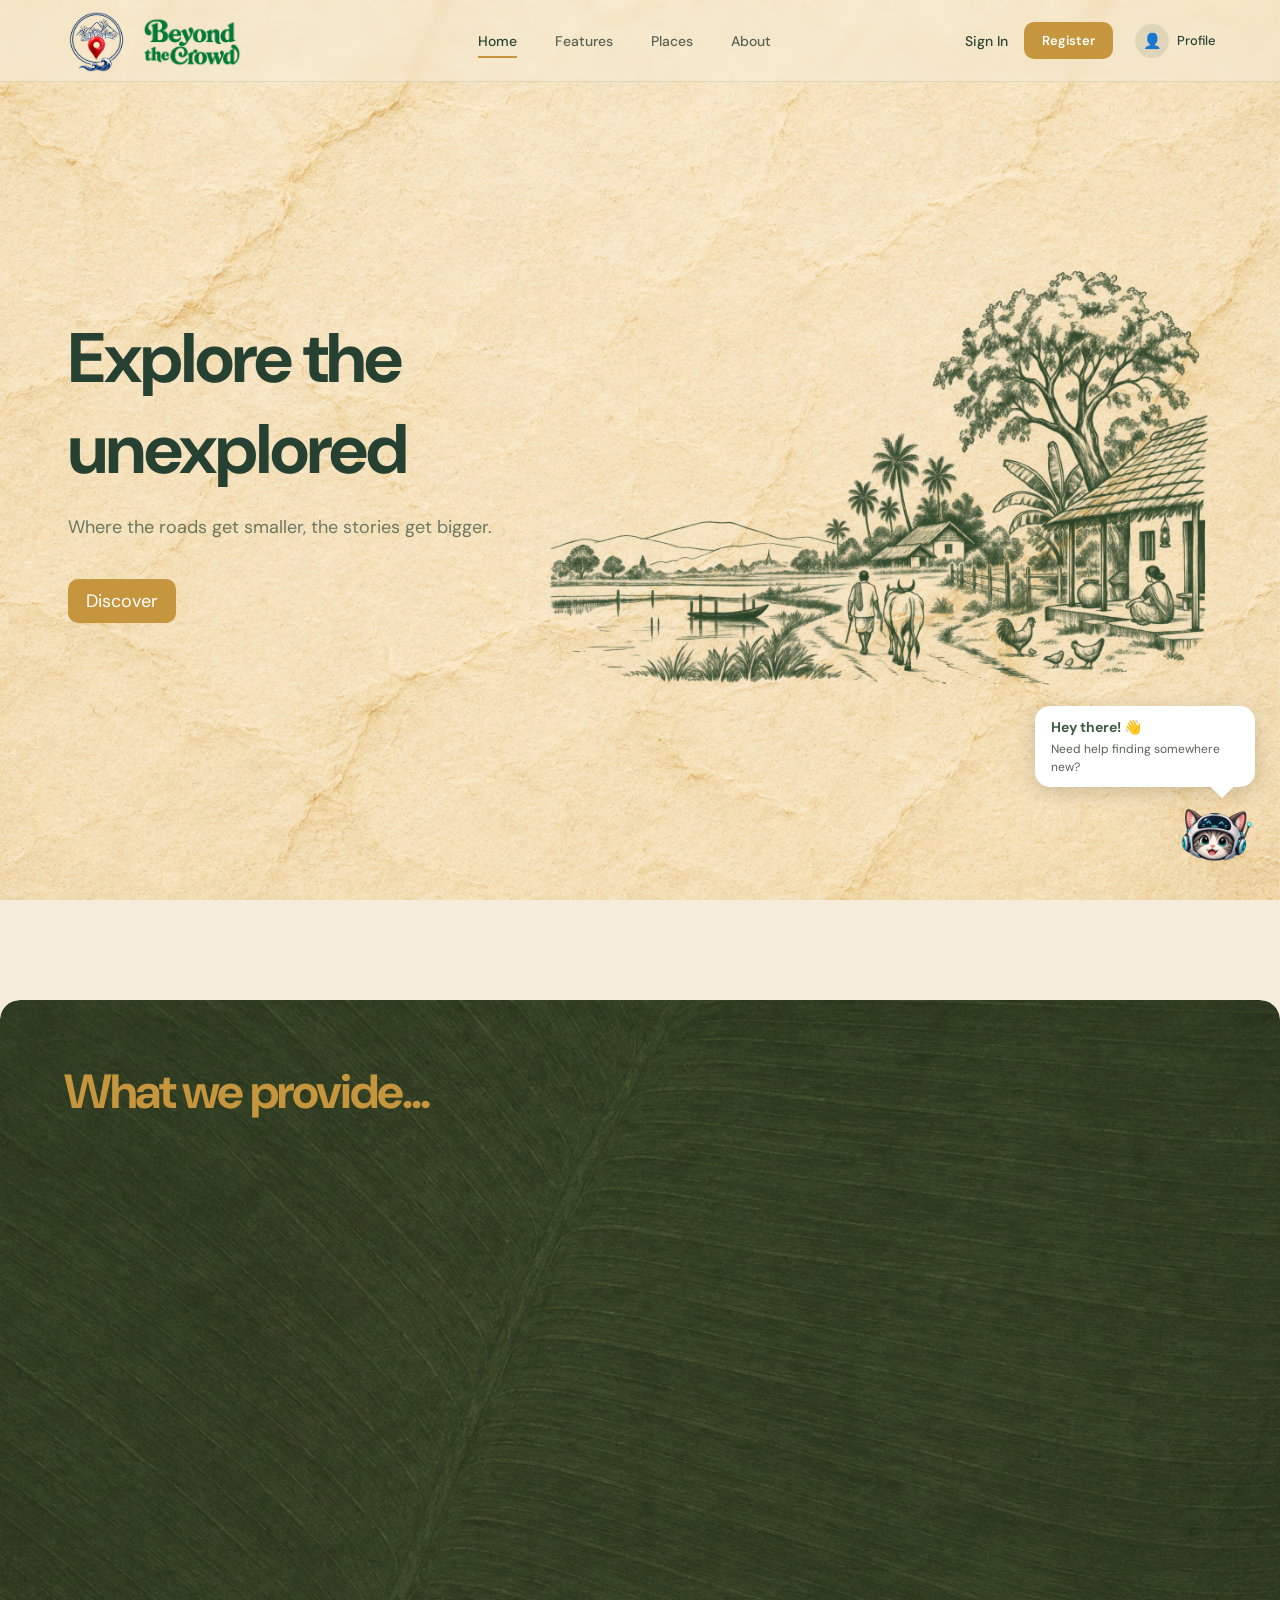
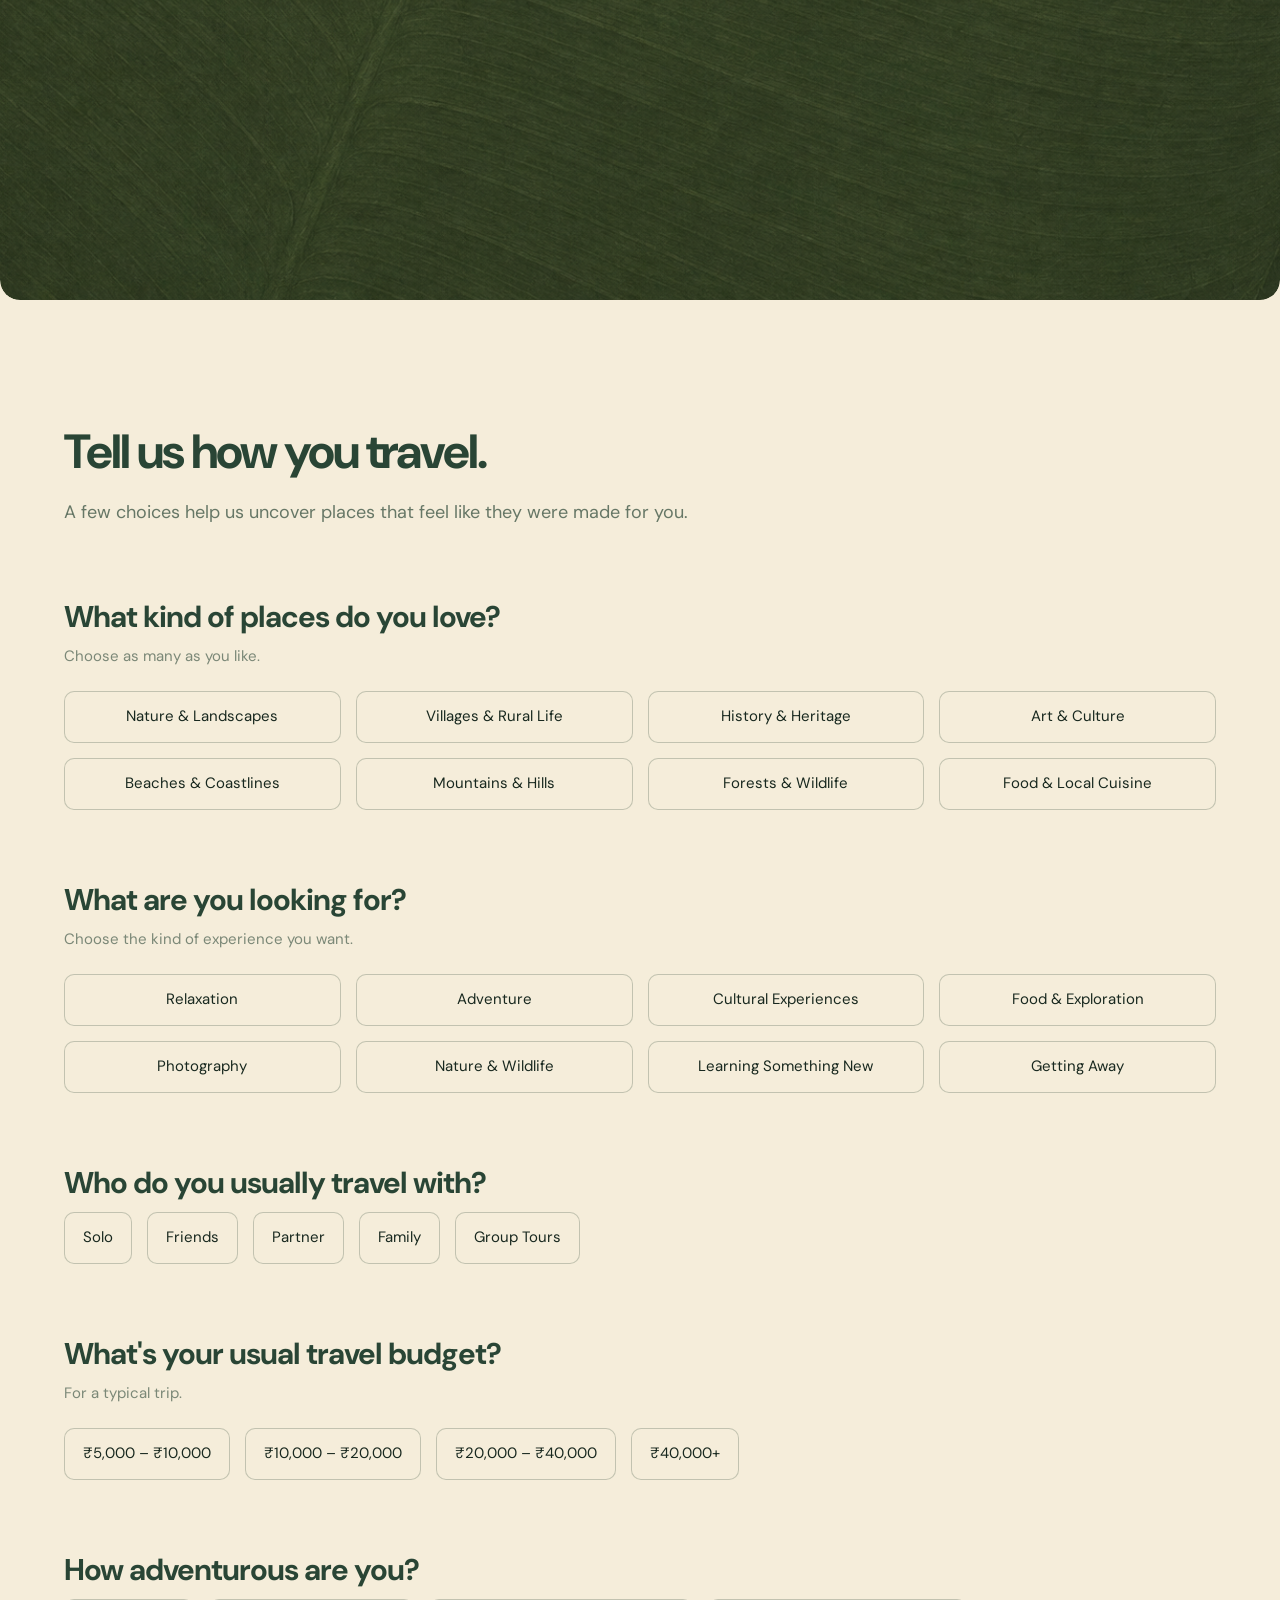
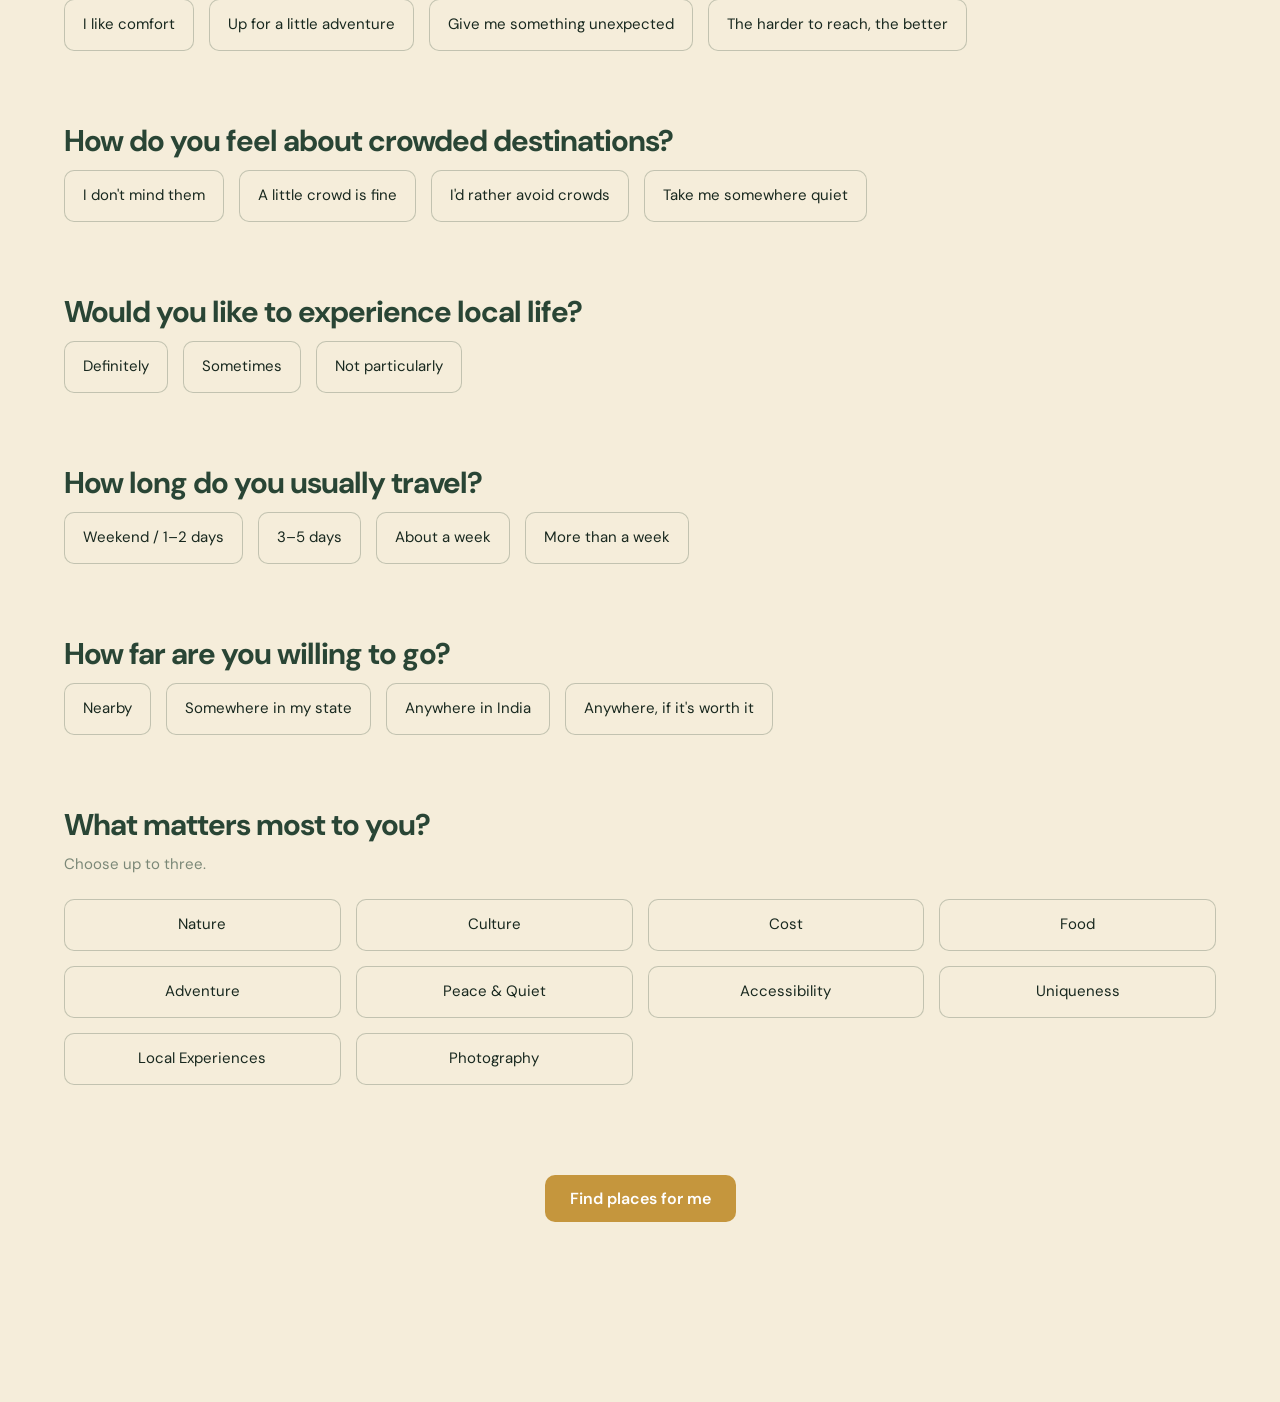
==== commit 5307ece6: "your changes" ====
--- a/index.html
+++ b/index.html
@@ -42,7 +42,7 @@
             <div class="nav-links">
                 <a href="index.html" class="active">Home</a>
                 <a href="#features">Features</a>
-                <a href="#places">Places</a>
+                <a href="places.html">Places</a>
                 <a href="about.html">About</a>
             </div>
 
--- a/index.css
+++ b/index.css
@@ -462,7 +462,7 @@
     width: 100%;
     min-height: 100vh;
 
-    padding: 6rem 5% 5rem;
+    padding: 6rem 5% 10rem;
 
     position: relative;
     overflow: hidden;
@@ -713,7 +713,7 @@
 
     margin: 0 auto;
 
-    padding: 1rem 0 15rem;
+    padding: 2rem 0 18rem;
 
     color: var(--deep-green);
 }
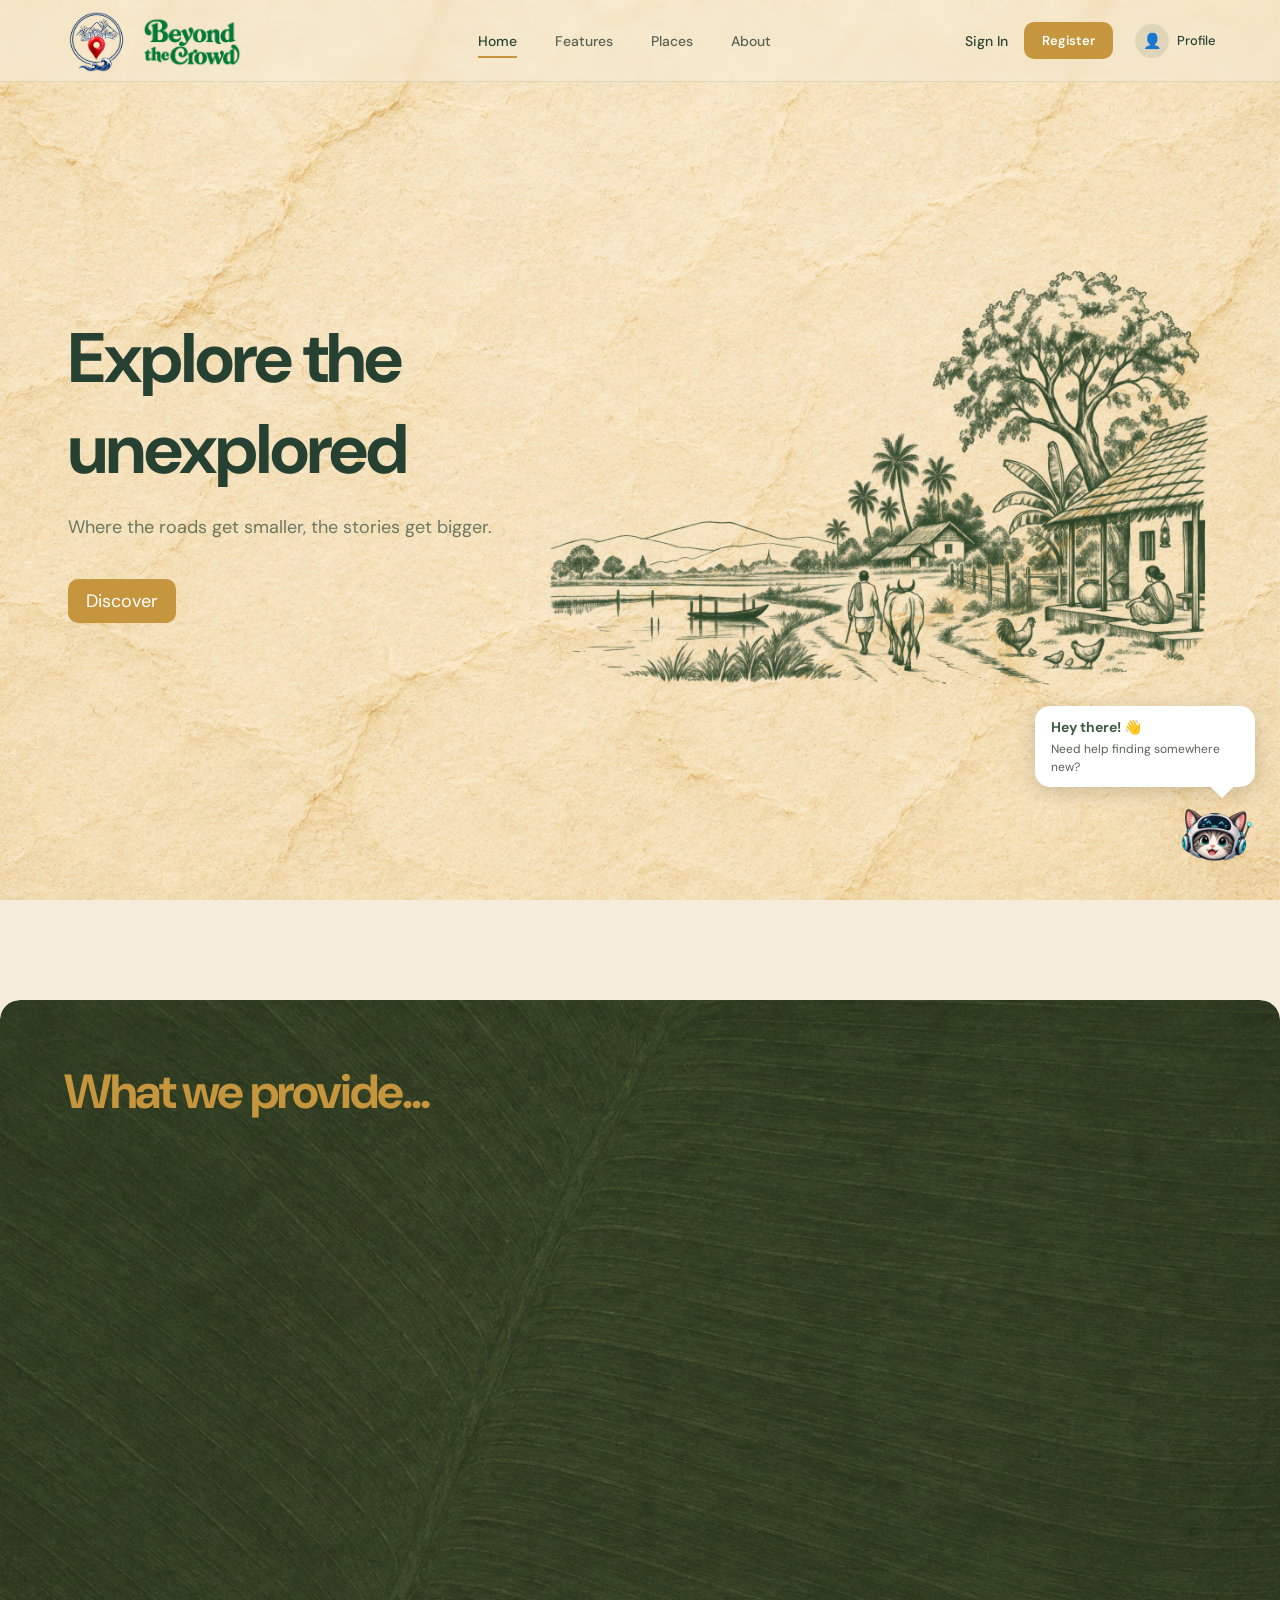
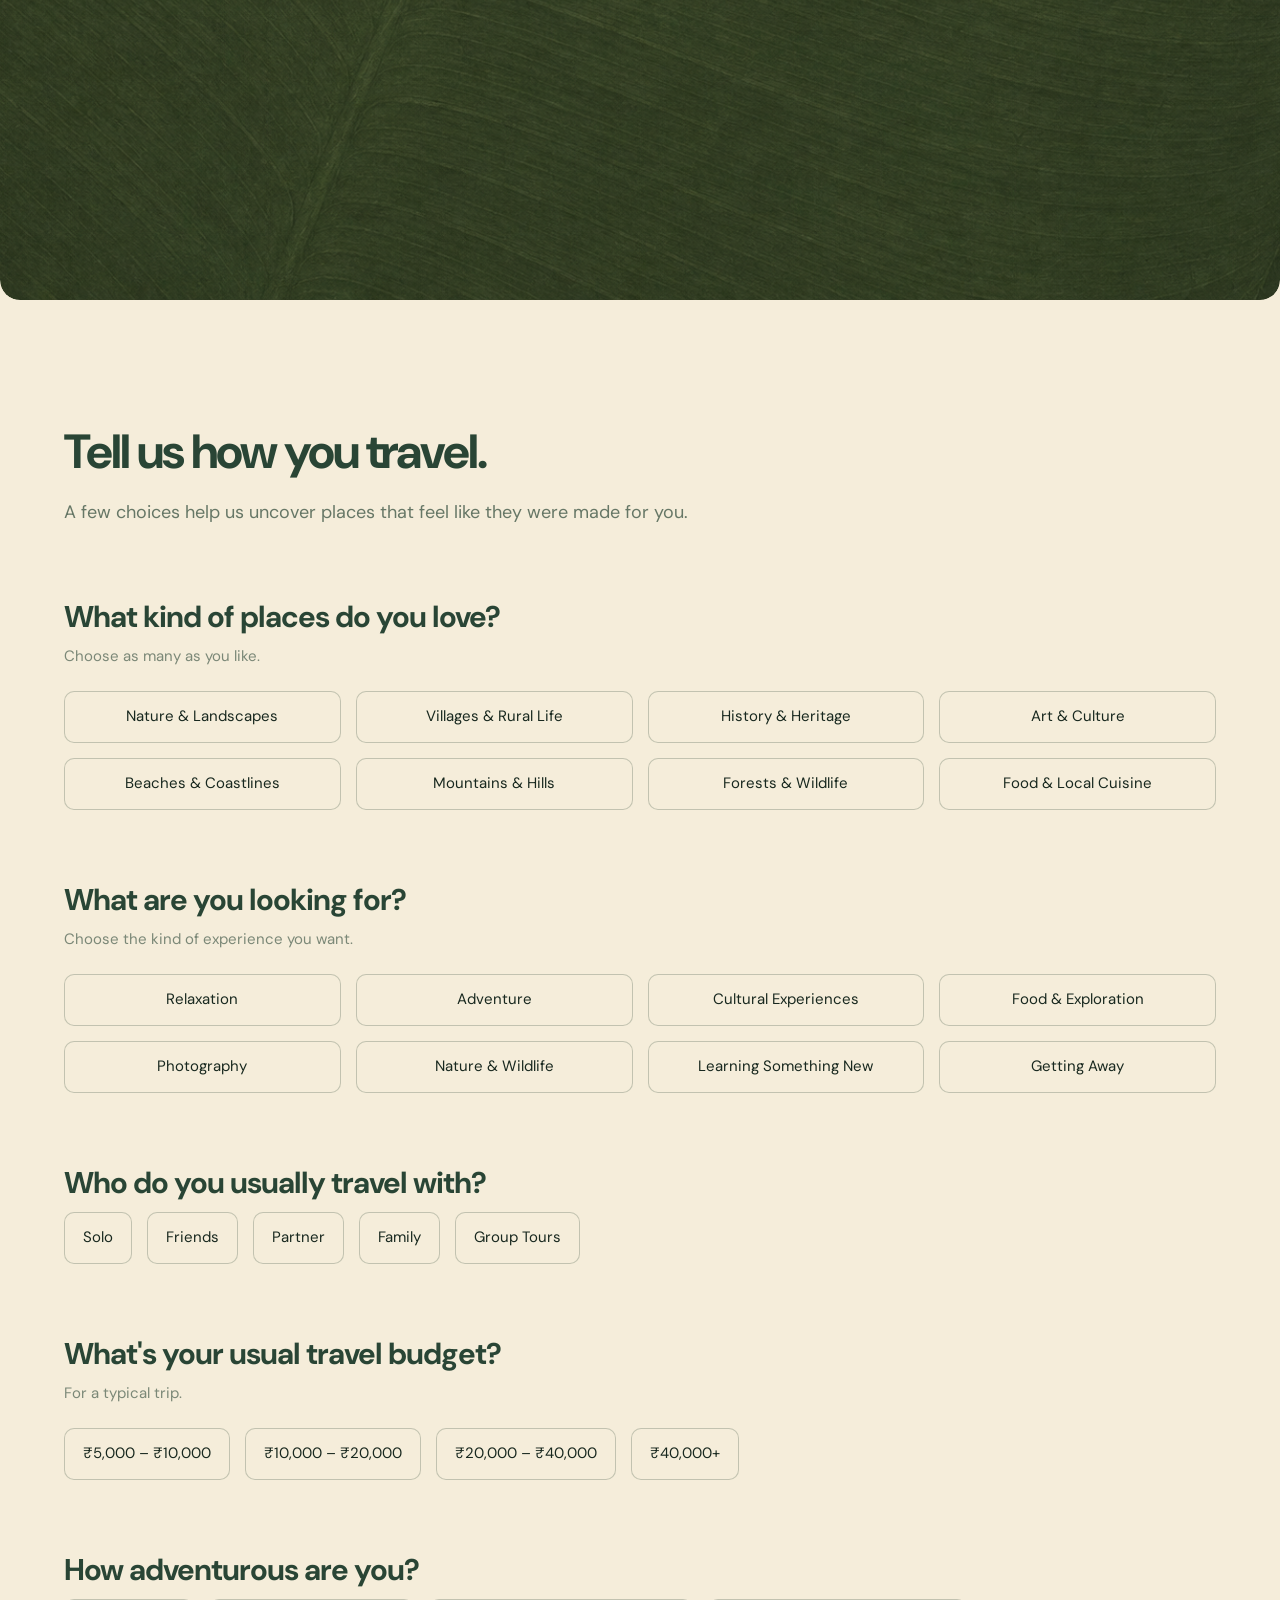
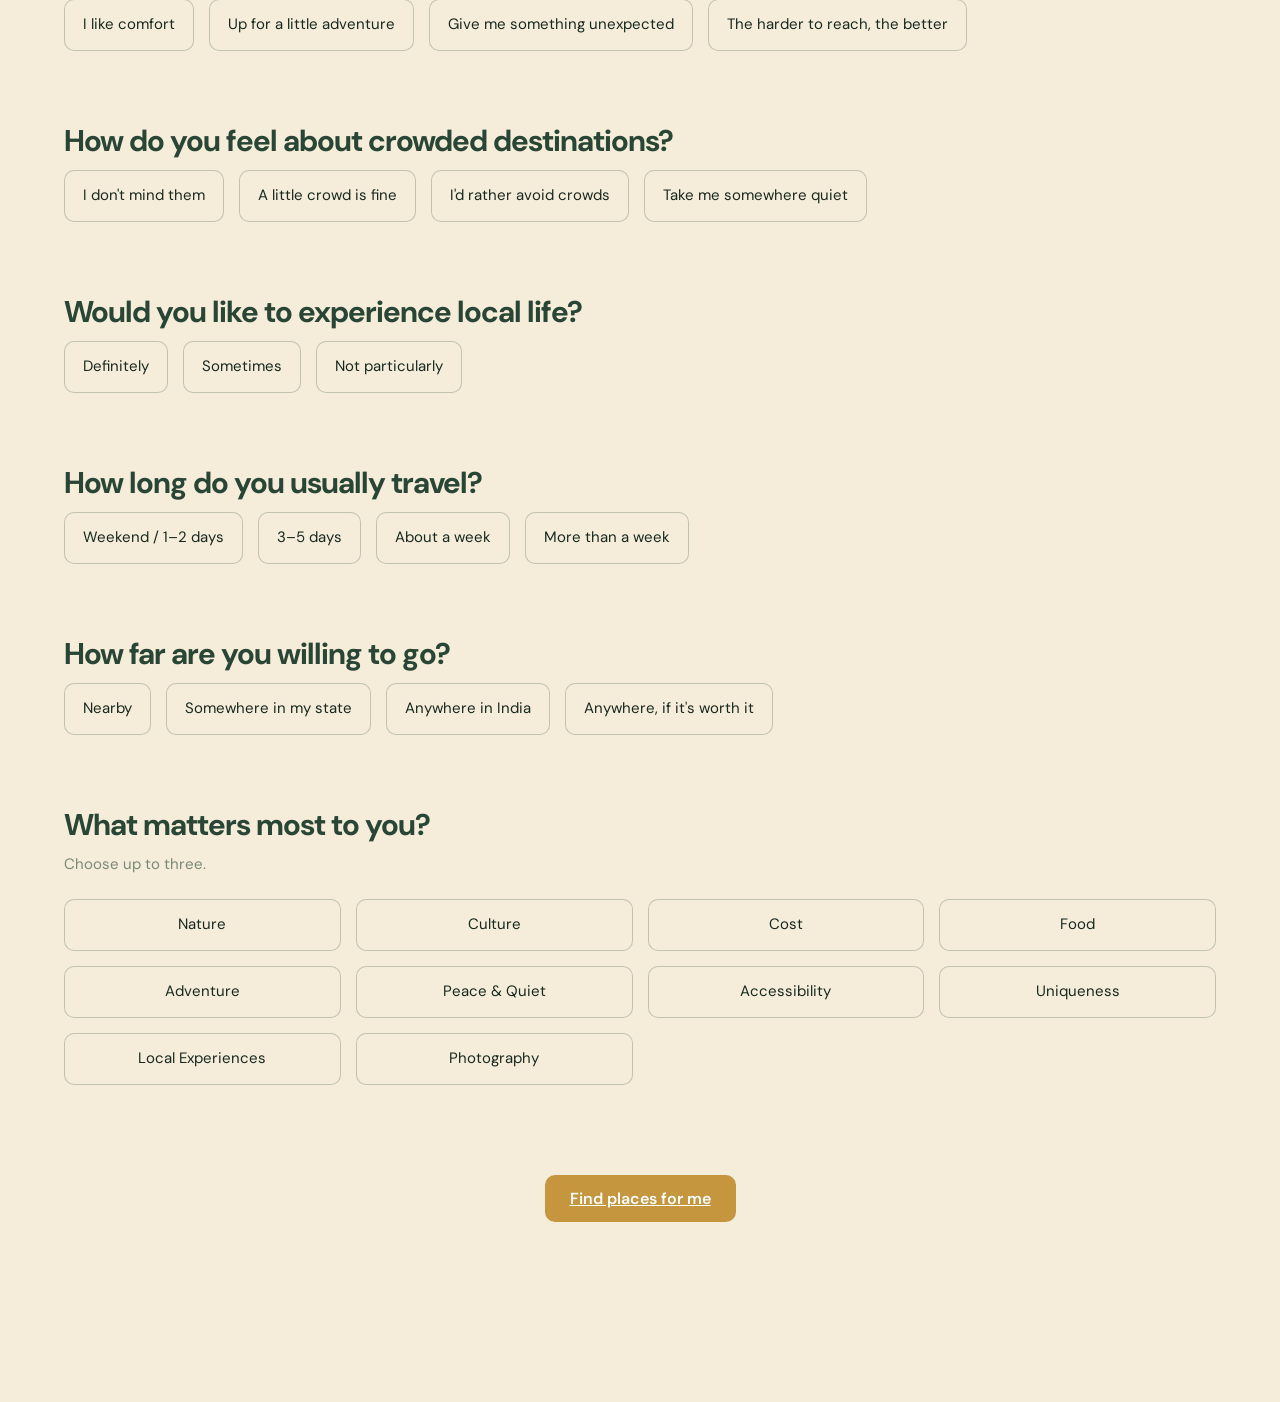
==== commit d82deacc: "your changes" ====
--- a/index.html
+++ b/index.html
@@ -594,9 +594,9 @@
 
         <!-- ================= SUBMIT ================= -->
 
-        <button type="submit" class="preferences-button">
+        <a href="places.html" class="preferences-button">
             Find places for me
-        </button>
+        </a>
 
     </form>
 
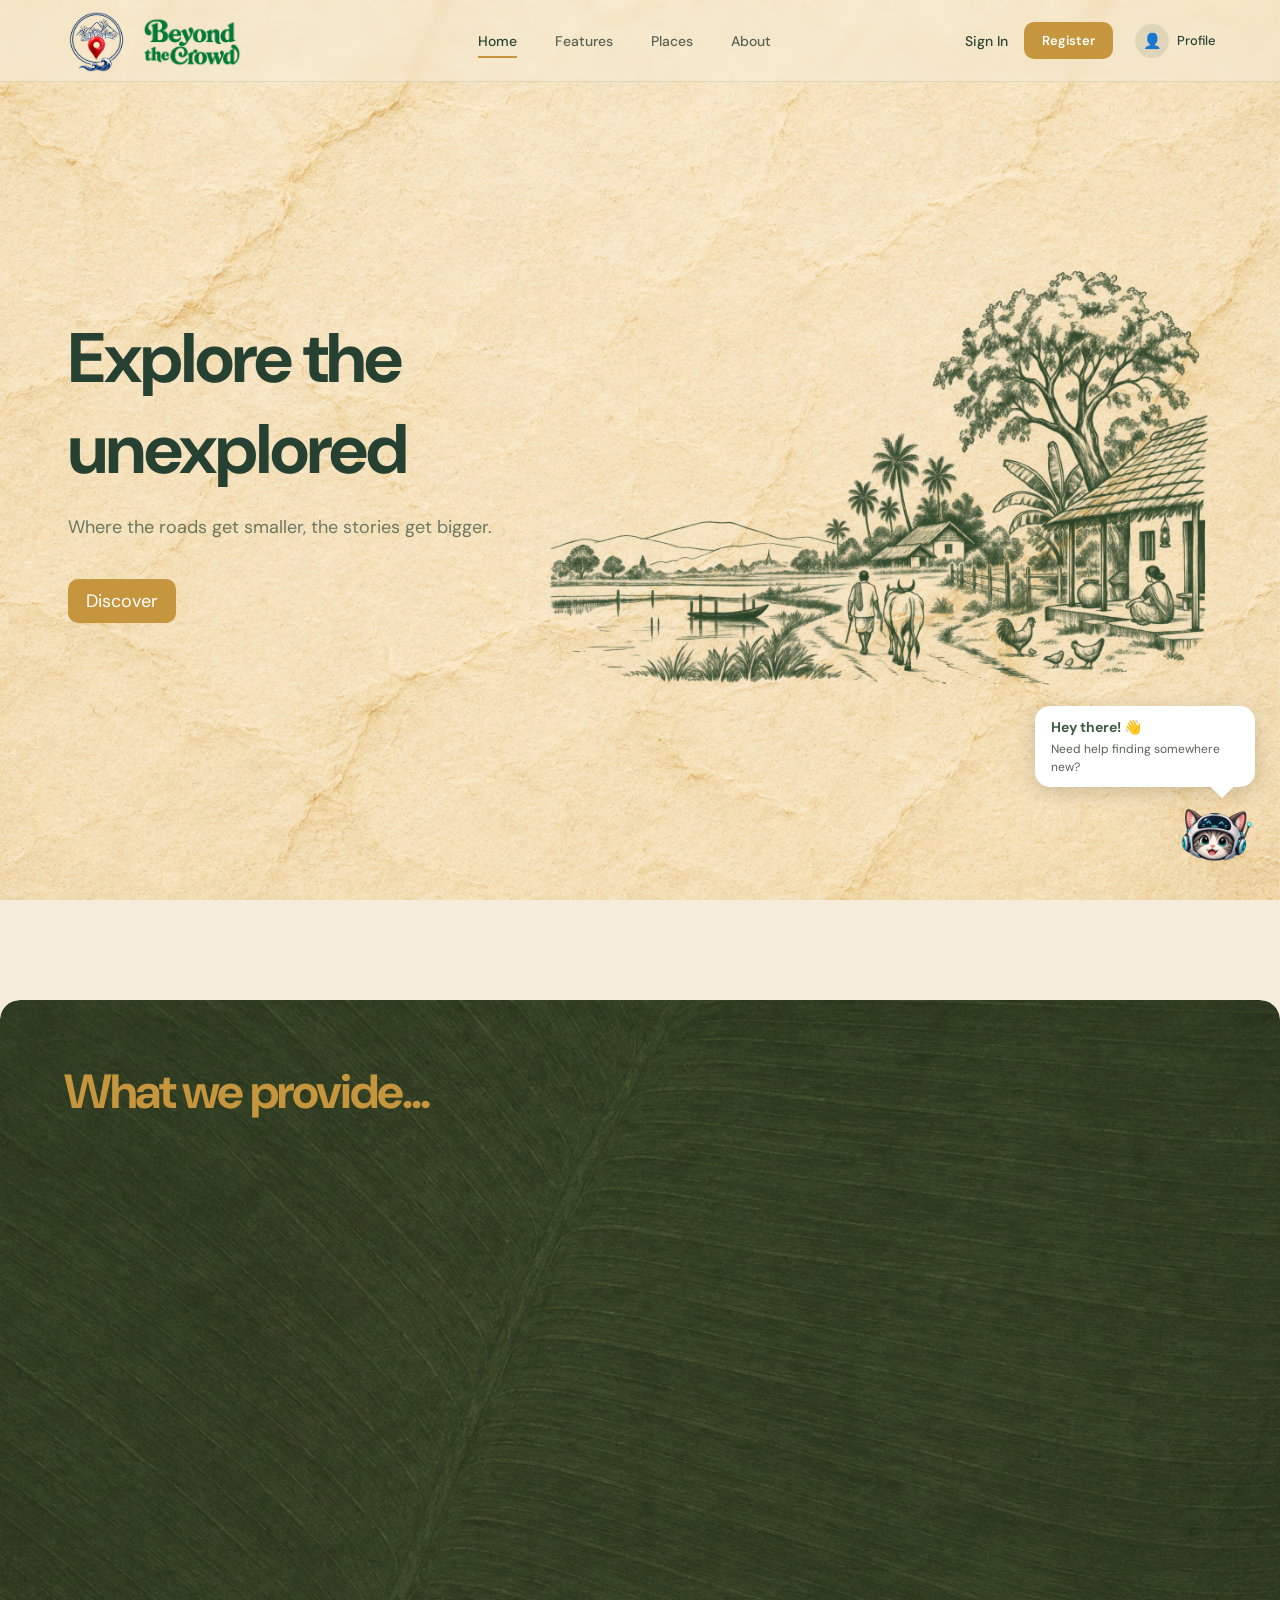
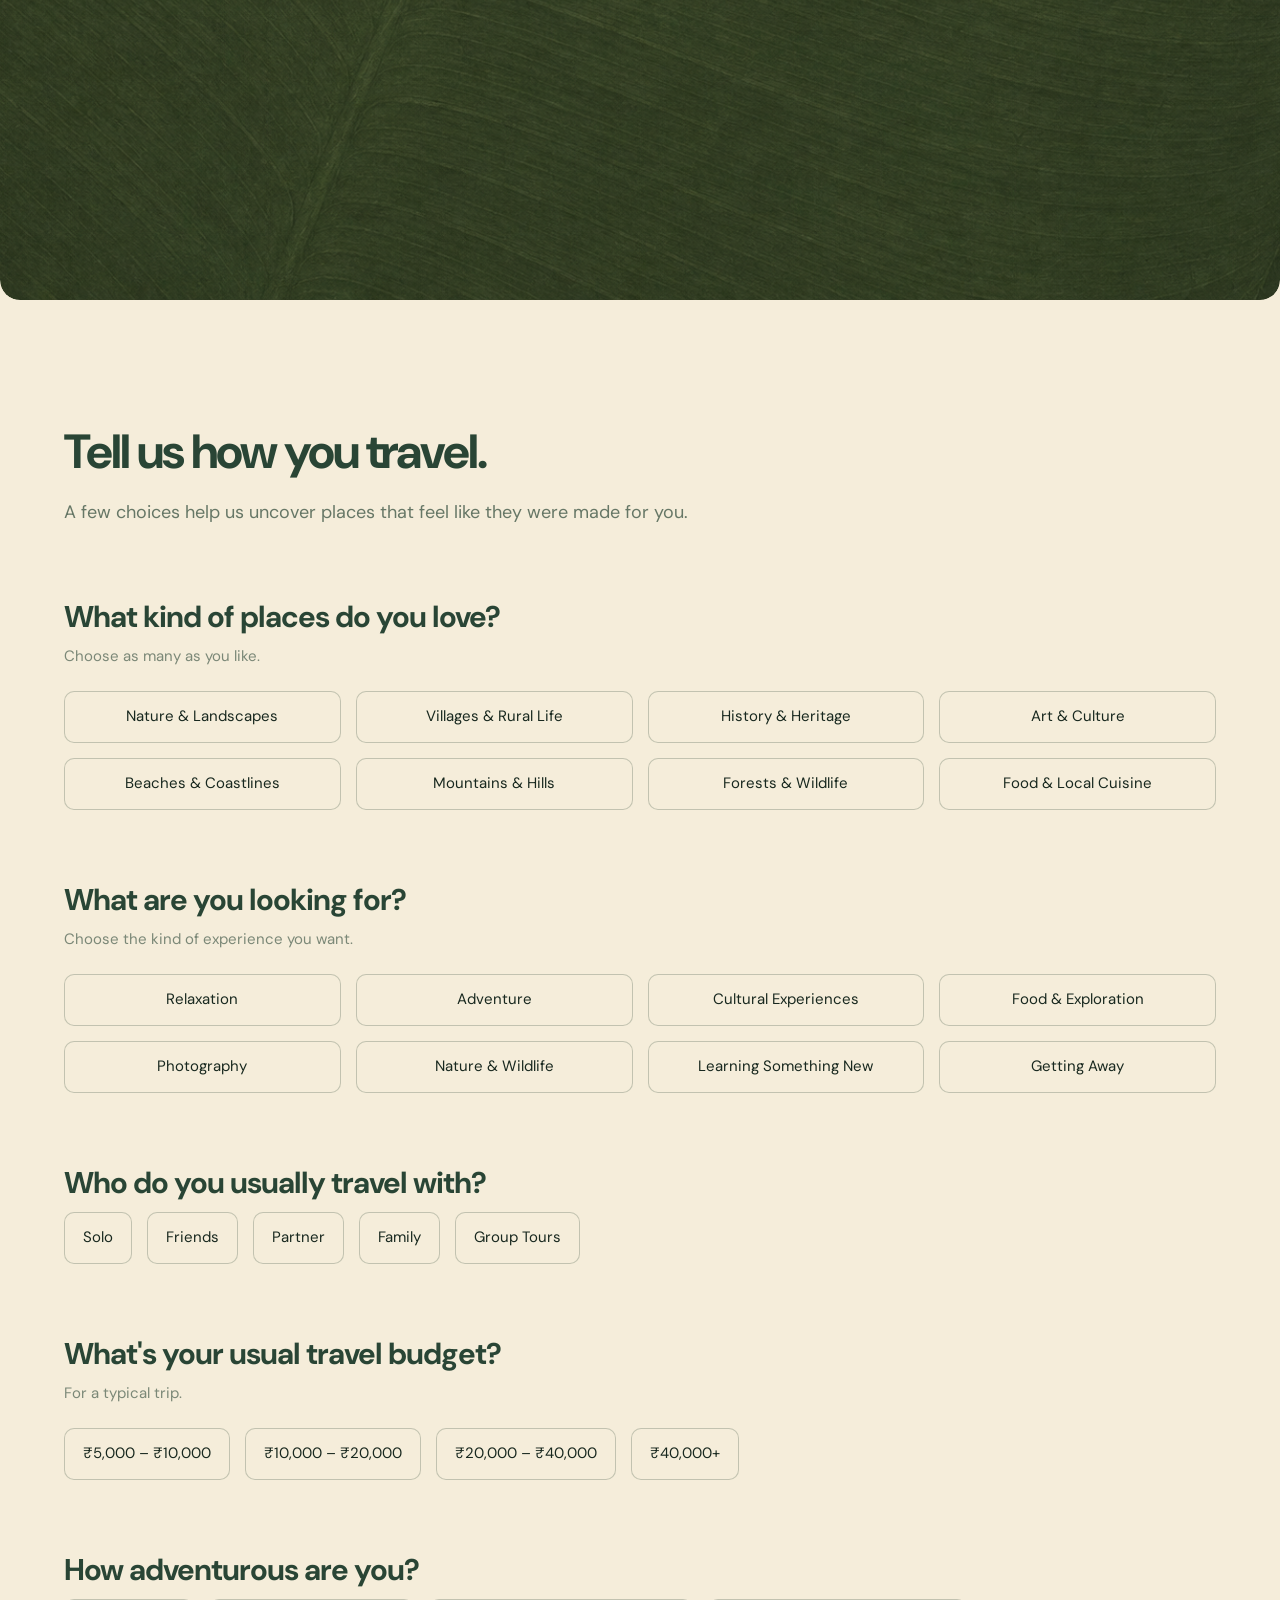
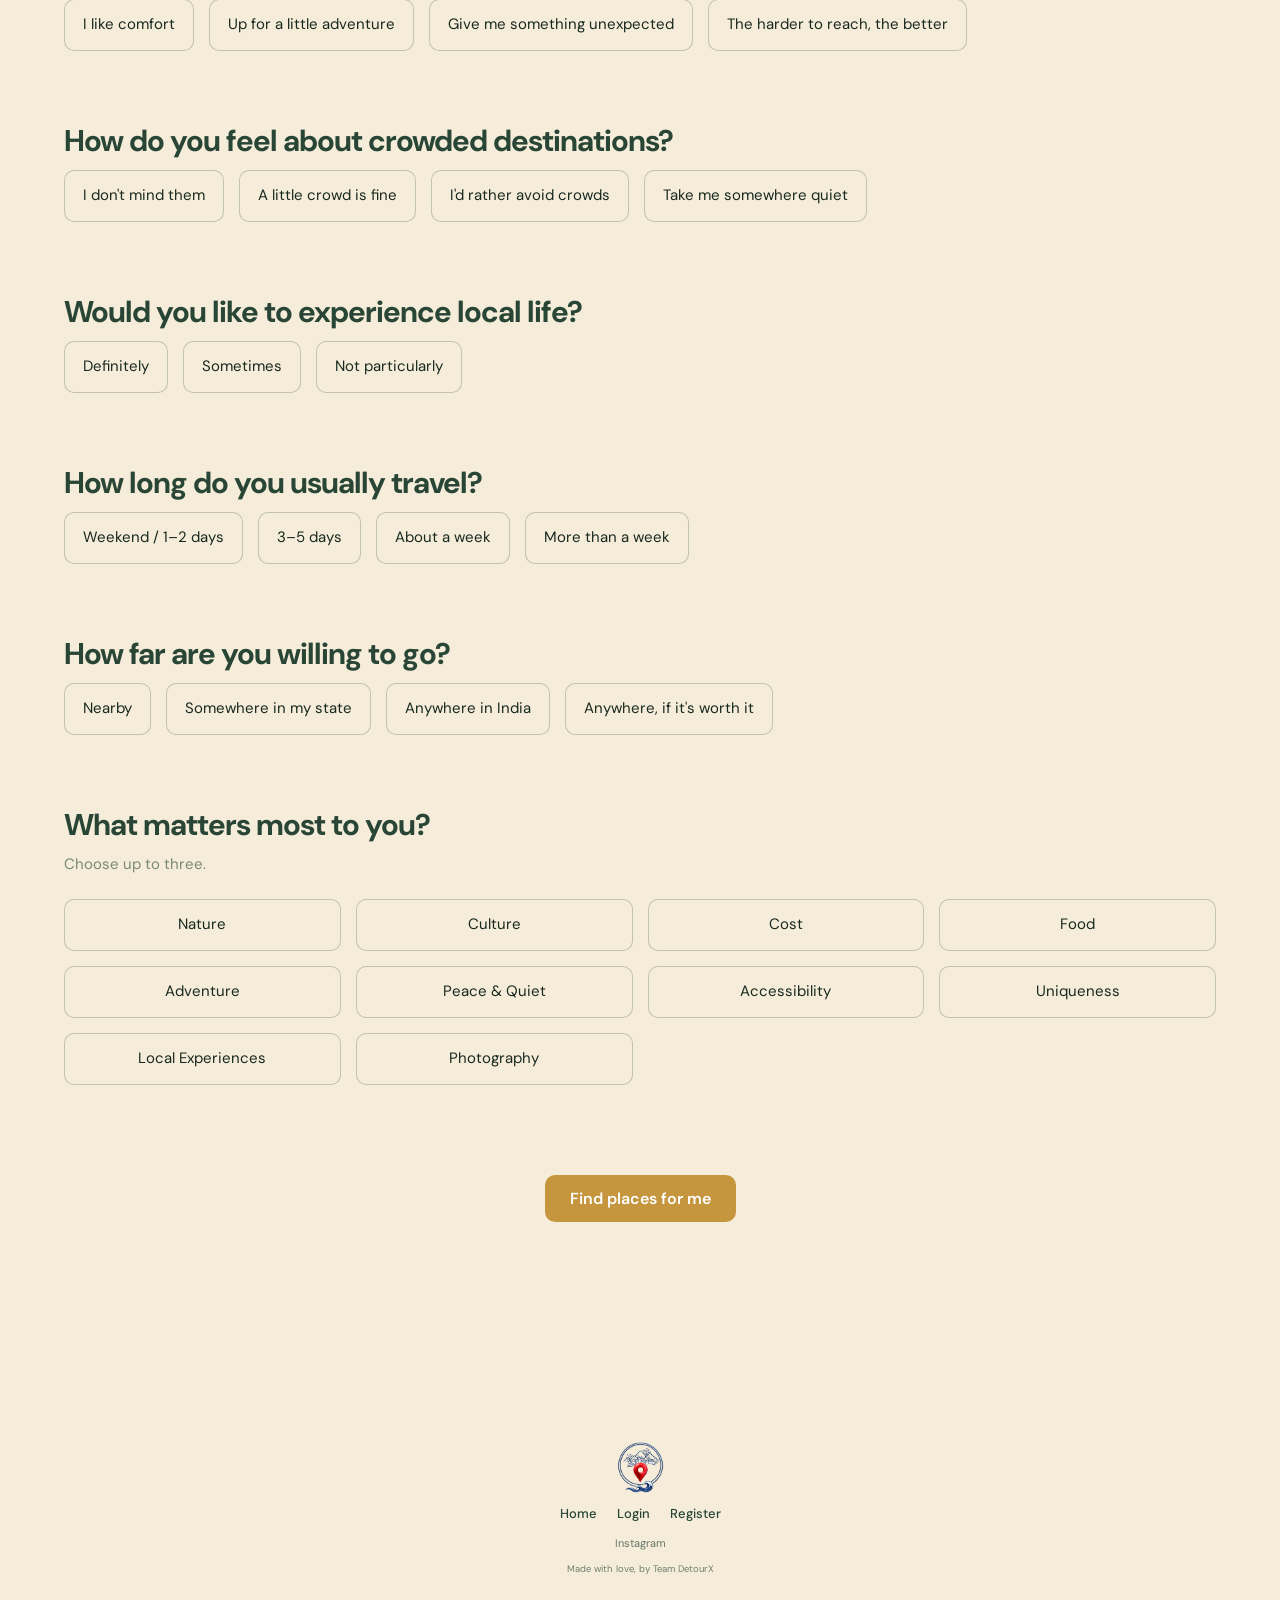
==== commit 56c2381b: "your changes" ====
--- a/index.html
+++ b/index.html
@@ -602,6 +602,48 @@
 
 </section>
 
+<!-- ================= FOOTER ================= -->
+
+<footer class="site-footer">
+
+    <!-- Logo -->
+    <div class="footer-logo">
+        <a href="index.html">
+            <img src="images/web-logo.png" alt="Website Logo">
+        </a>
+    </div>
+
+
+    <!-- Footer Links -->
+    <div class="footer-links">
+
+        <a href="index.html">Home</a>
+
+        <a href="signin.html">Login</a>
+
+        <a href="register.html">Register</a>
+
+    </div>
+
+
+    <!-- Instagram -->
+    <div class="footer-social">
+
+        <!-- Instagram icon will be added here -->
+        <span class="instagram-placeholder">
+            Instagram
+        </span>
+
+    </div>
+
+
+    <!-- Credit -->
+    <p class="footer-credit">
+        Made with love, by Team DetourX
+    </p>
+
+</footer>
+
 <!-- ================= CHATBOT ================= -->
 
 <style>
--- a/index.css
+++ b/index.css
@@ -52,6 +52,9 @@
     position: relative;
 }
 
+a {
+    text-decoration: none;
+}
 
 /* =========================================================
    FIXED PARCHMENT
@@ -962,4 +965,112 @@
         justify-content: flex-start;
     }
 
+}
+
+/* ================= FOOTER ================= */
+
+.site-footer {
+    width: 100%;
+
+    display: flex;
+    flex-direction: column;
+    align-items: center;
+    justify-content: center;
+
+    text-align: center;
+
+    padding: 4rem 2rem 2.5rem;
+
+    box-sizing: border-box;
+}
+
+
+/* Logo */
+
+.footer-logo img {
+    width: 55px;
+    height: auto;
+
+    display: block;
+}
+
+.footer-logo {
+    margin-bottom: 1.2rem;
+}
+
+
+/* Navigation links */
+
+.footer-links {
+    display: flex;
+    align-items: center;
+    justify-content: center;
+
+    gap: 2rem;
+
+    margin-bottom: 1.4rem;
+}
+
+.footer-links a {
+    text-decoration: none;
+
+    color: #294535;
+
+    font-family: "DM Sans", sans-serif;
+
+    font-size: 1.3rem;
+    font-weight: 500;
+
+    transition: opacity 0.2s ease;
+}
+
+.footer-links a:hover {
+    opacity: 0.6;
+}
+
+
+/* Instagram placeholder */
+
+.footer-social {
+    margin-bottom: 1.3rem;
+}
+
+.instagram-placeholder {
+    font-family: "DM Sans", sans-serif;
+
+    font-size: 1.1rem;
+
+    color: #294535;
+
+    opacity: 0.7;
+}
+
+
+/* Credit */
+
+.footer-credit {
+    margin: 0;
+
+    font-family: "DM Sans", sans-serif;
+
+    font-size: 0.95rem;
+
+    color: #294535;
+
+    opacity: 0.65;
+}
+
+
+/* Mobile */
+
+@media (max-width: 600px) {
+
+    .site-footer {
+        padding-top: 3rem;
+    }
+
+    .footer-links {
+        gap: 1.4rem;
+    }
+
 }
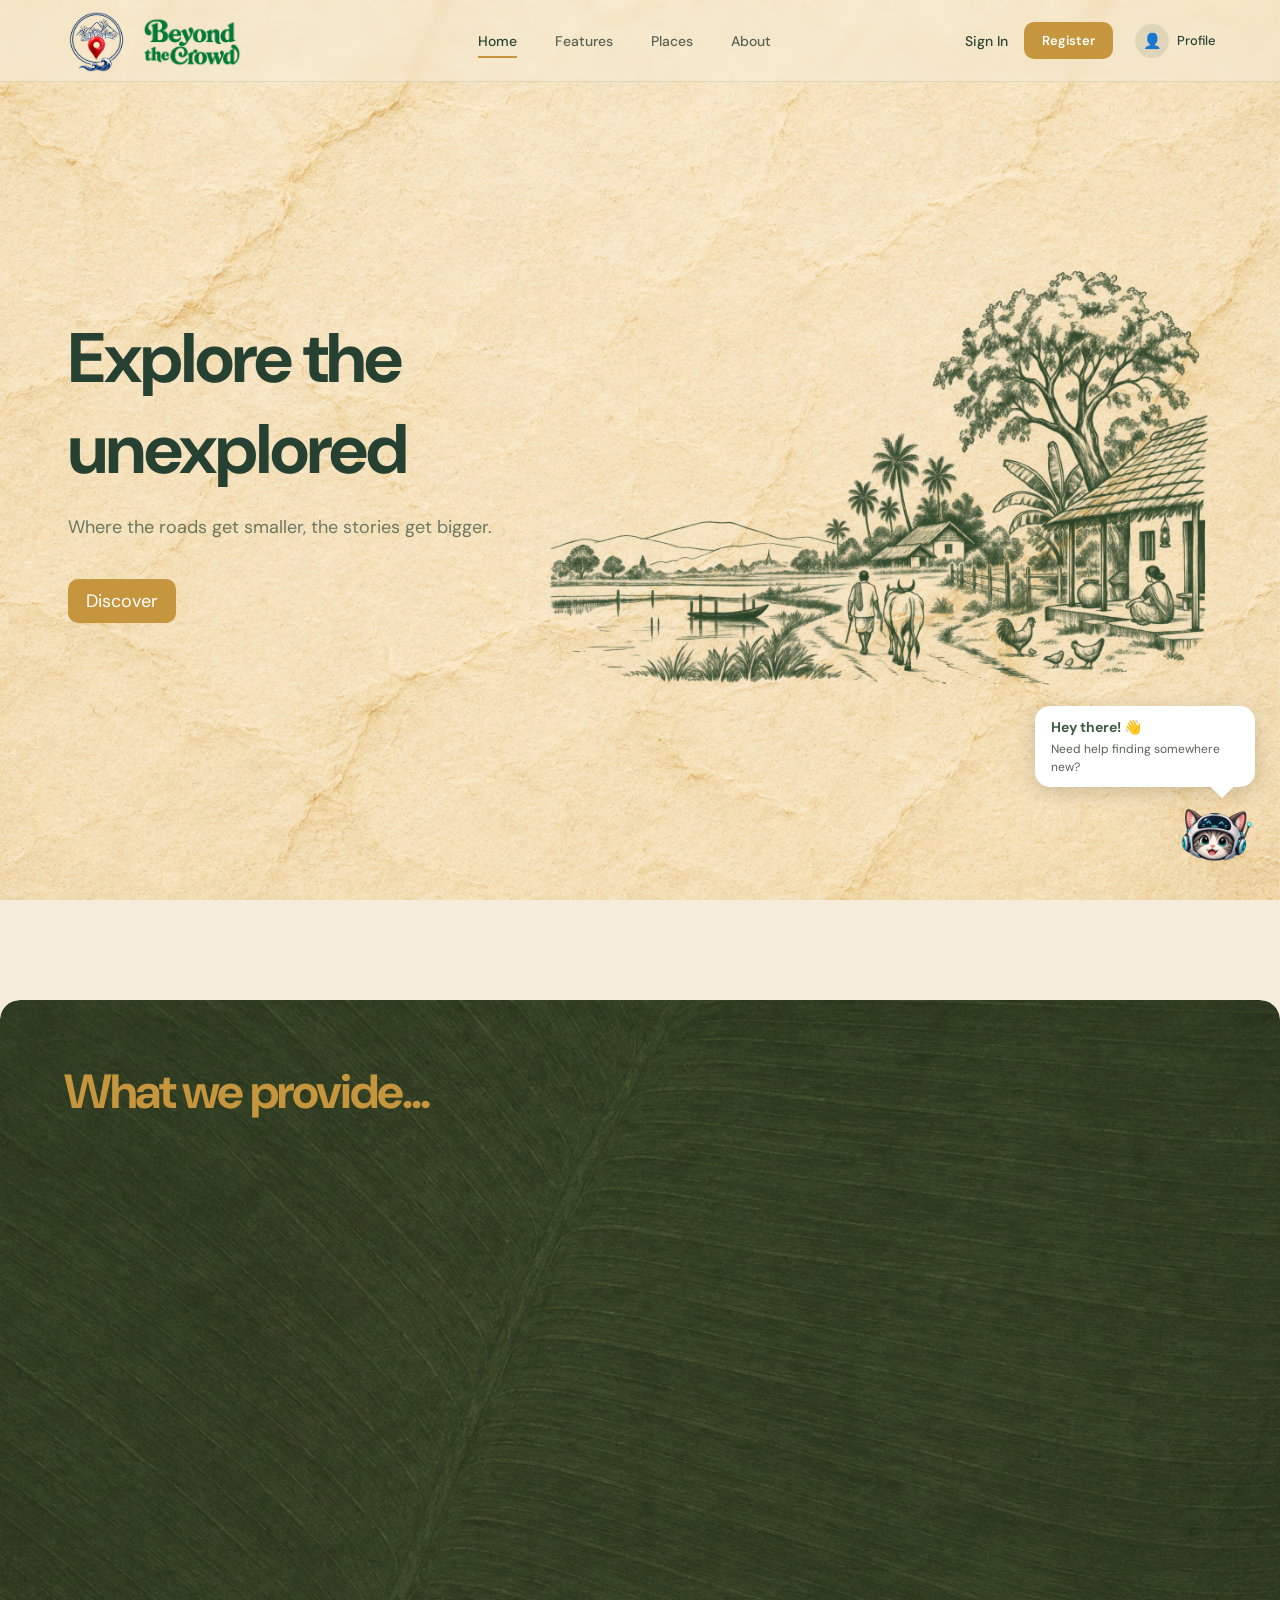
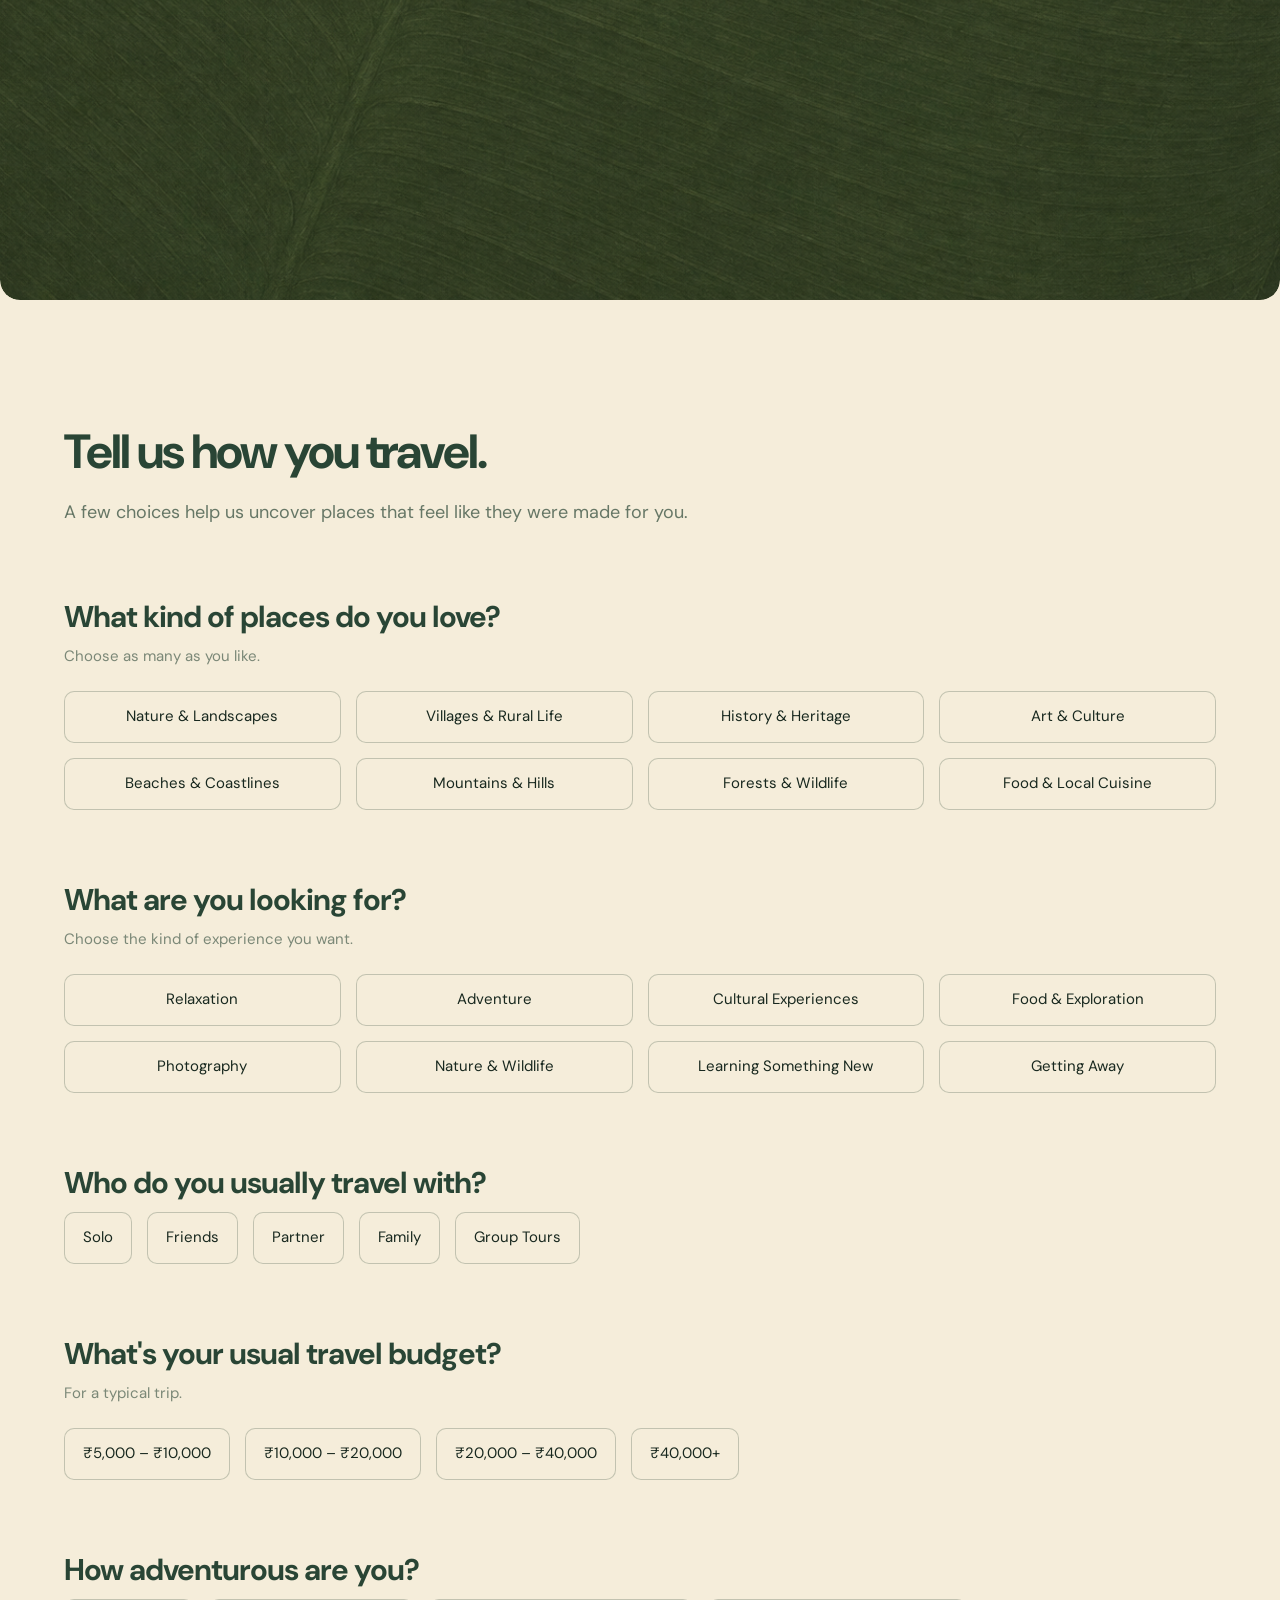
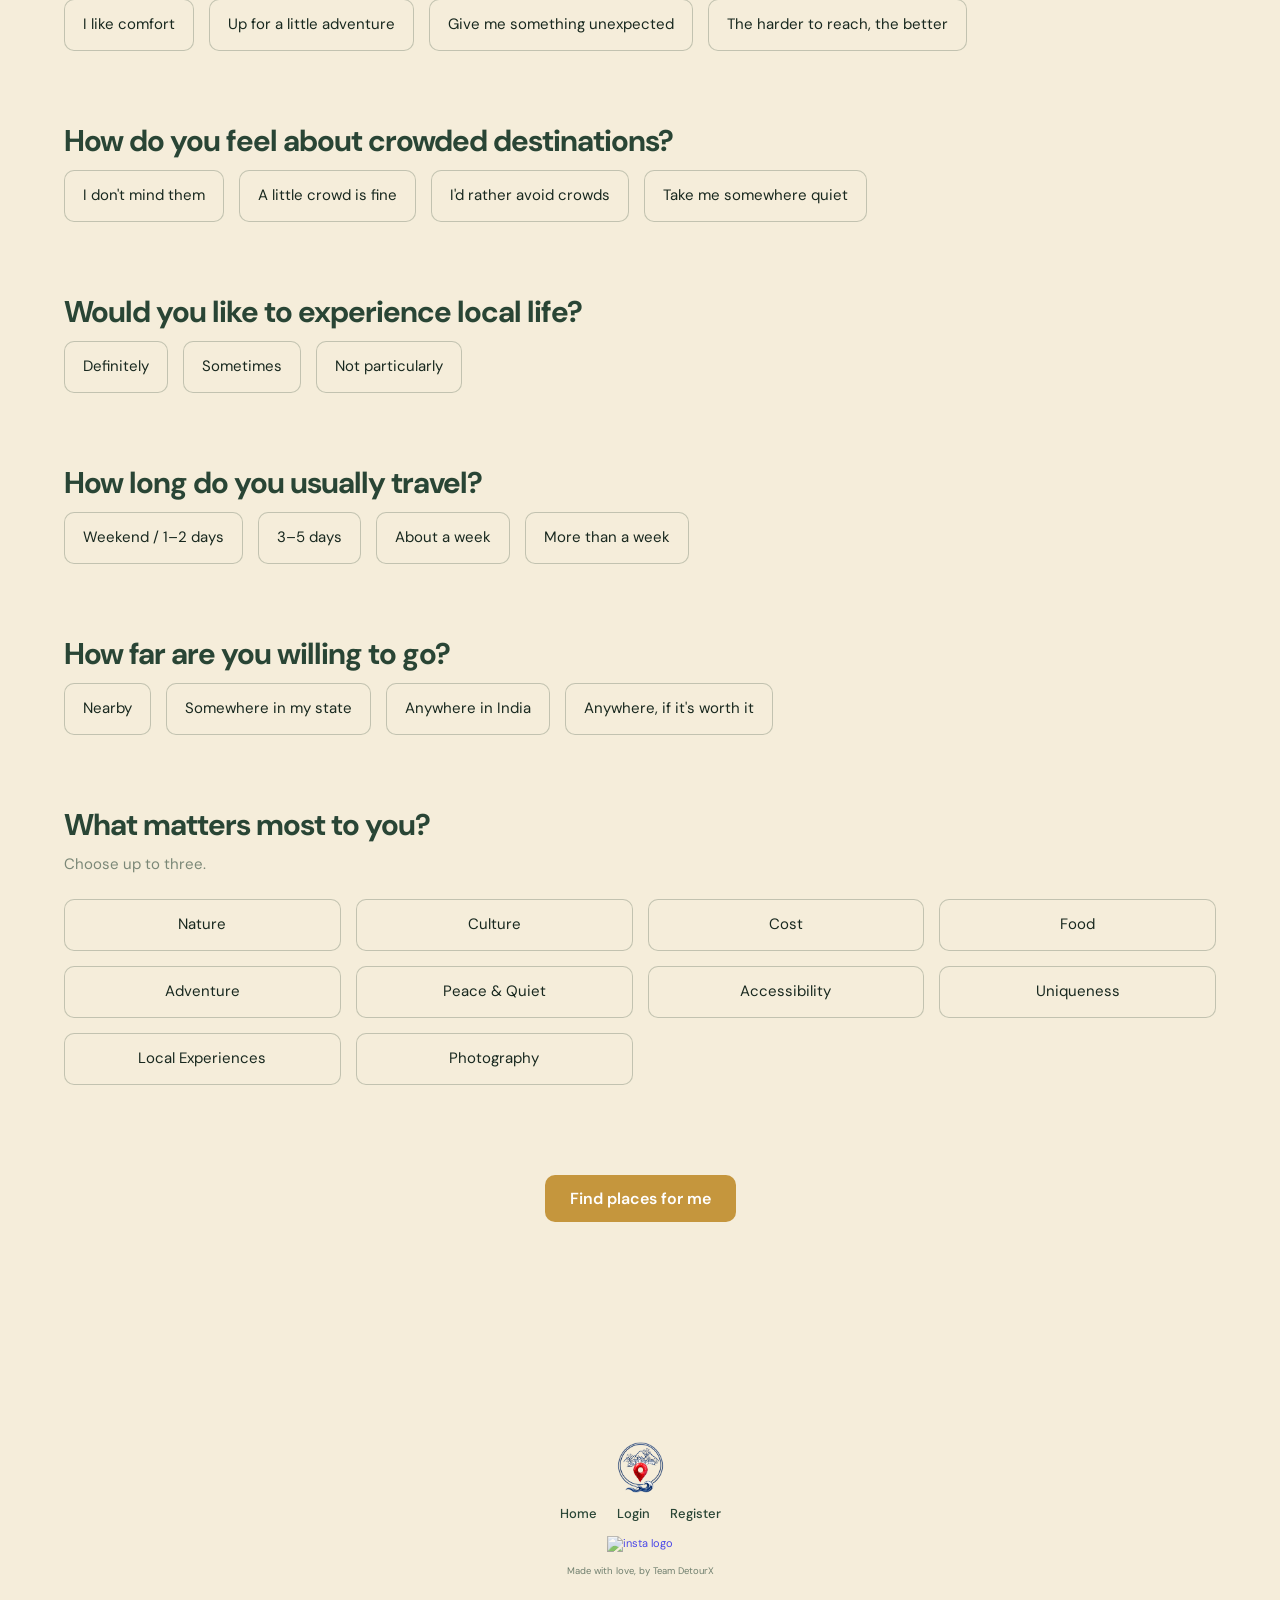
==== commit c18c8bd0: "your changes" ====
--- a/index.html
+++ b/index.html
@@ -631,7 +631,9 @@
 
         <!-- Instagram icon will be added here -->
         <span class="instagram-placeholder">
-            Instagram
+            <a href="https://www.instagram.com/_.beyond_the_crowd_/">
+                <img src="images/logo-instagram.svg" alt="insta logo">
+            </a>
         </span>
 
     </div>
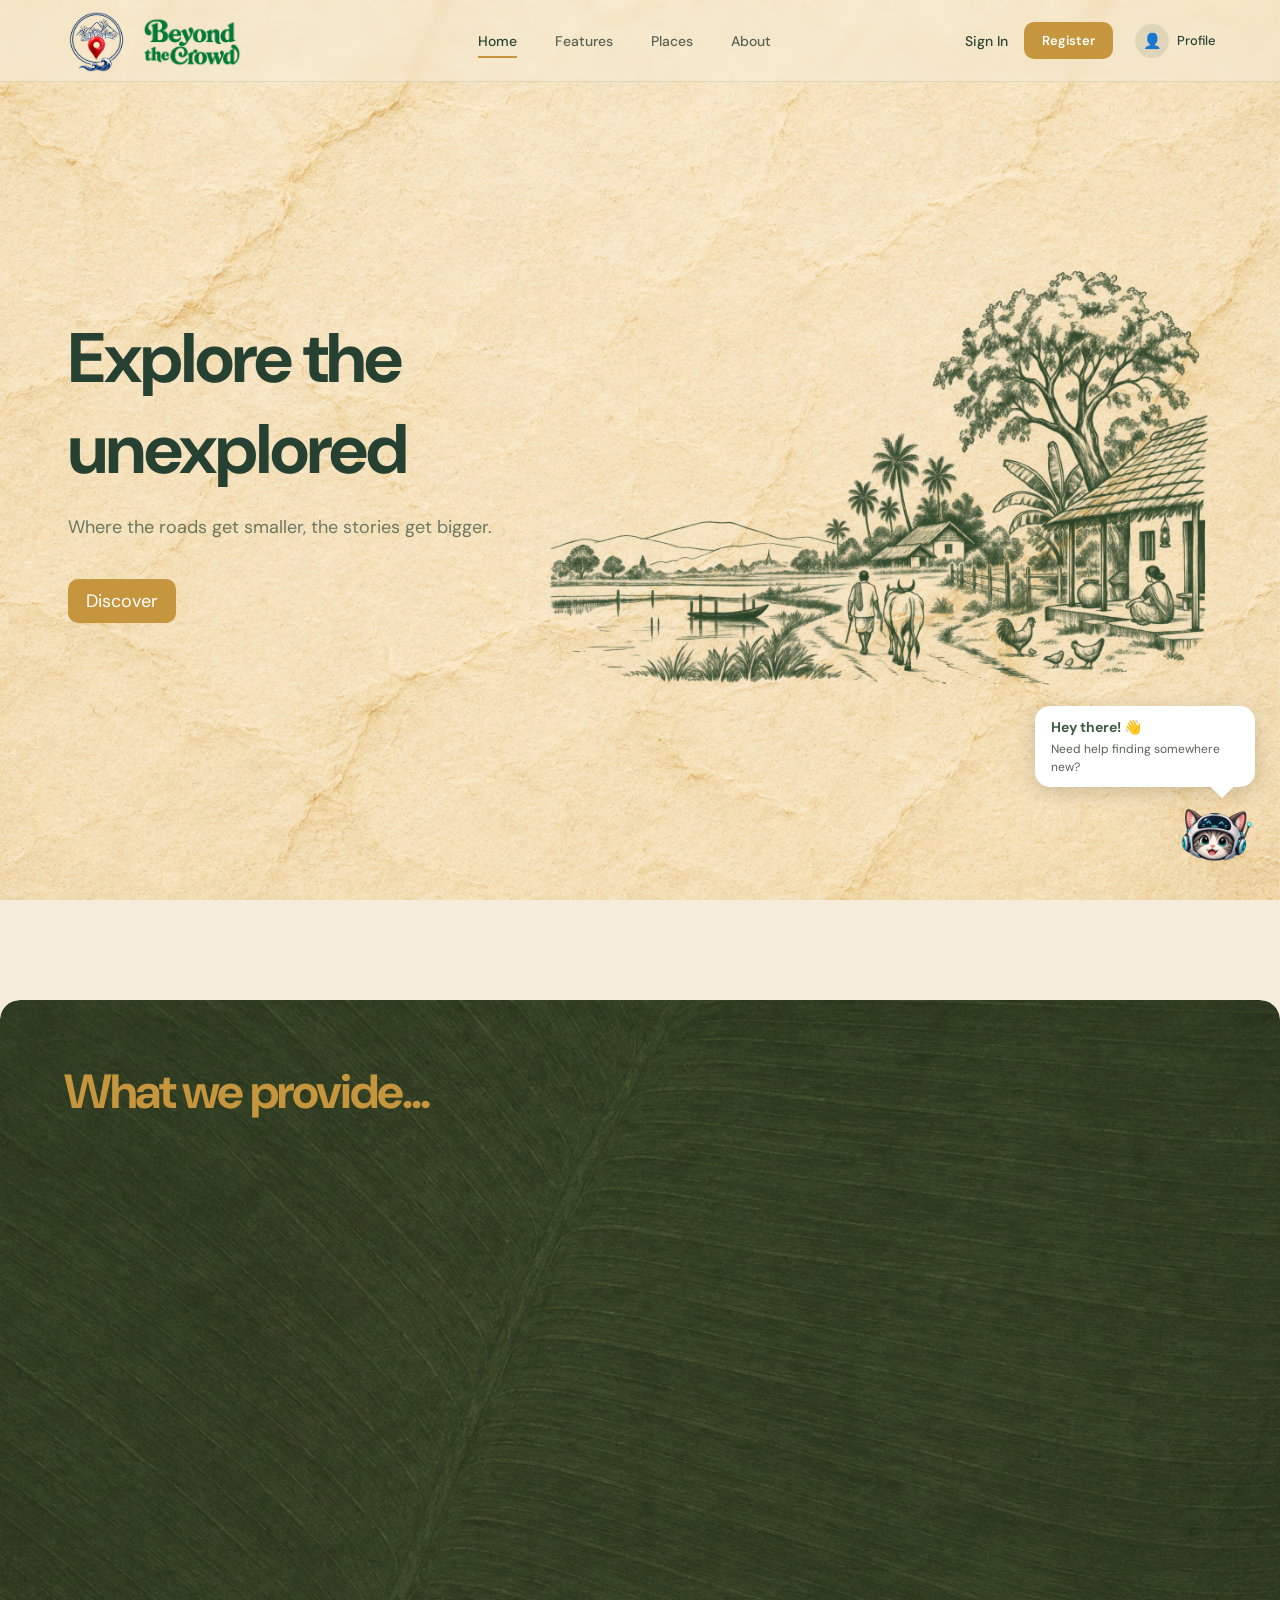
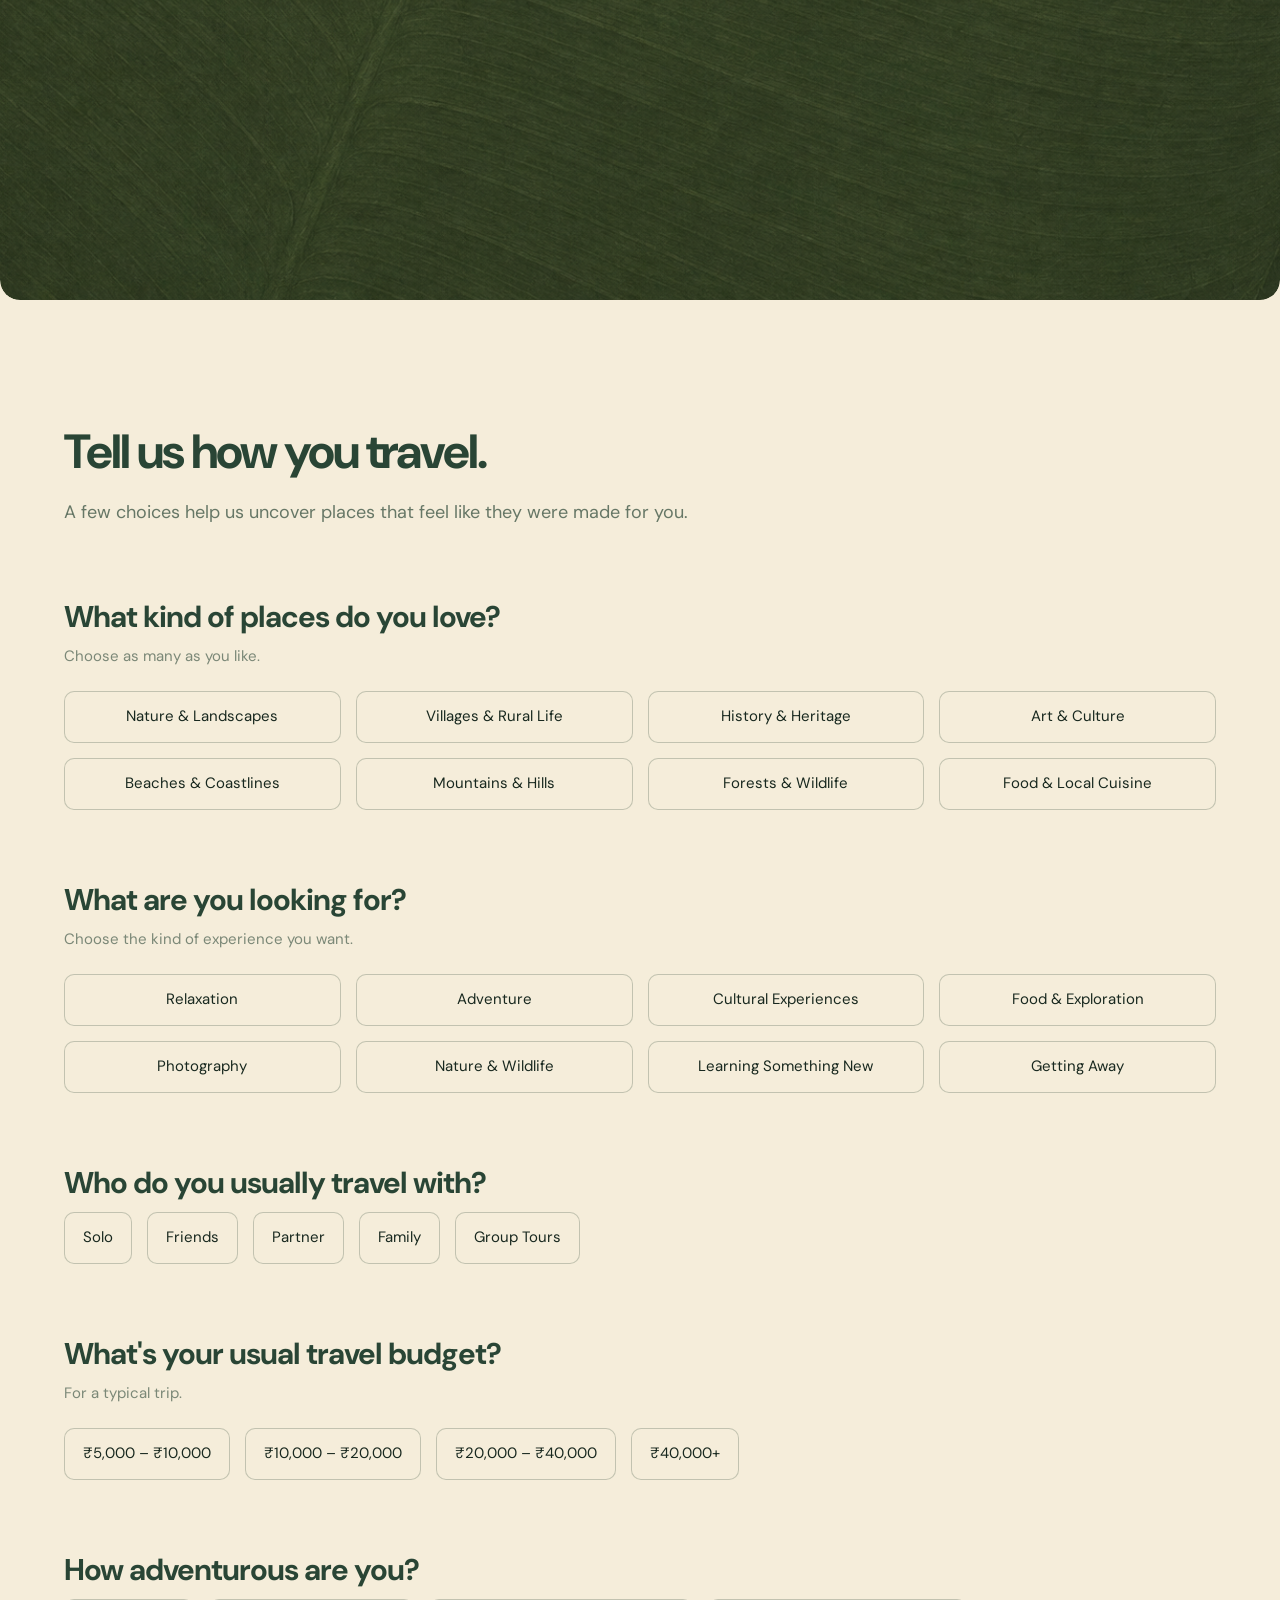
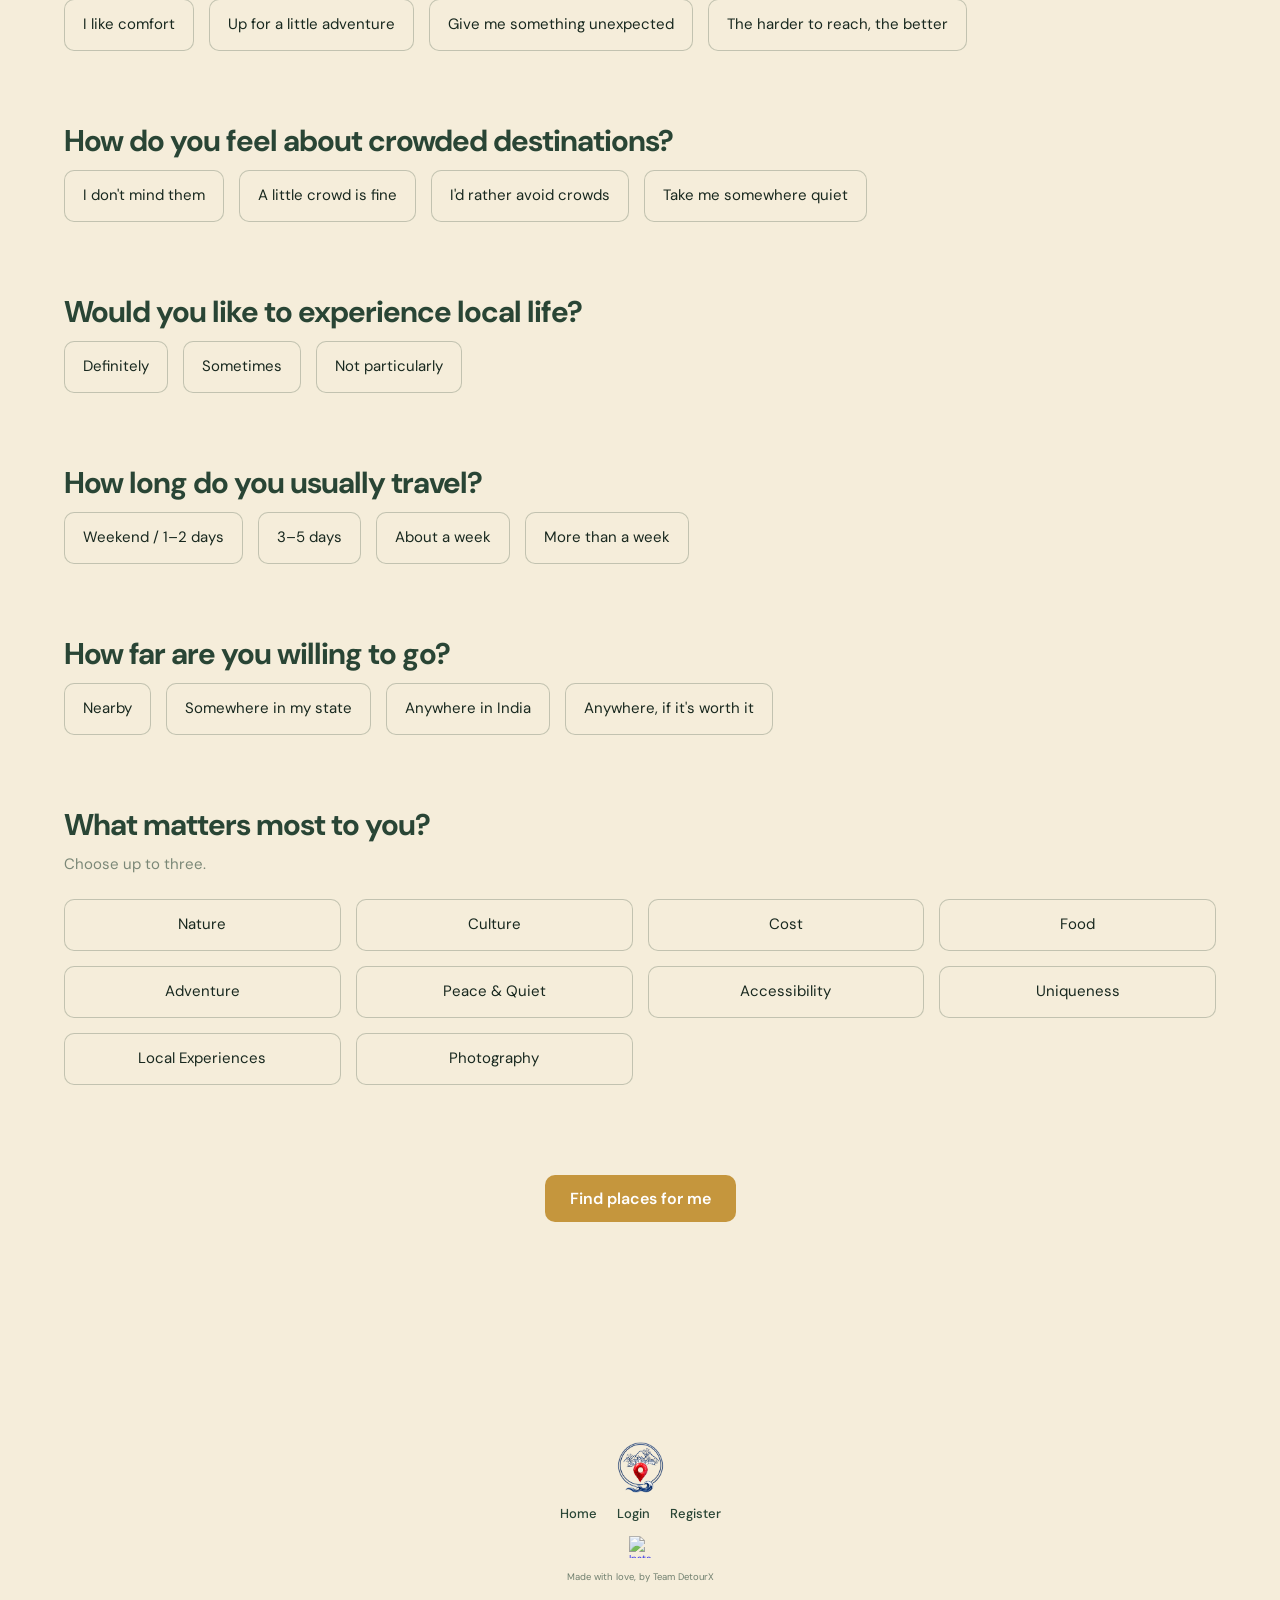
==== commit 857caeee: "your changes" ====
--- a/index.html
+++ b/index.html
@@ -627,16 +627,17 @@
 
 
     <!-- Instagram -->
-    <div class="footer-social">
-
-        <!-- Instagram icon will be added here -->
-        <span class="instagram-placeholder">
-            <a href="https://www.instagram.com/_.beyond_the_crowd_/">
-                <img src="images/logo-instagram.svg" alt="insta logo">
-            </a>
-        </span>
-
-    </div>
+<div class="footer-social">
+
+    <a href="#" aria-label="Instagram">
+        <img
+            src="images/instagram.svg"
+            alt="Instagram"
+            class="instagram-icon"
+        >
+    </a>
+
+</div>
 
 
     <!-- Credit -->
--- a/index.css
+++ b/index.css
@@ -1073,4 +1073,24 @@
         gap: 1.4rem;
     }
 
+}
+
+.footer-social {
+    margin-bottom: 1.3rem;
+}
+
+.instagram-icon {
+    width: 22px;
+    height: 22px;
+
+    display: block;
+
+    opacity: 0.8;
+
+    transition: transform 0.2s ease, opacity 0.2s ease;
+}
+
+.instagram-icon:hover {
+    transform: scale(1.1);
+    opacity: 0.6;
 }
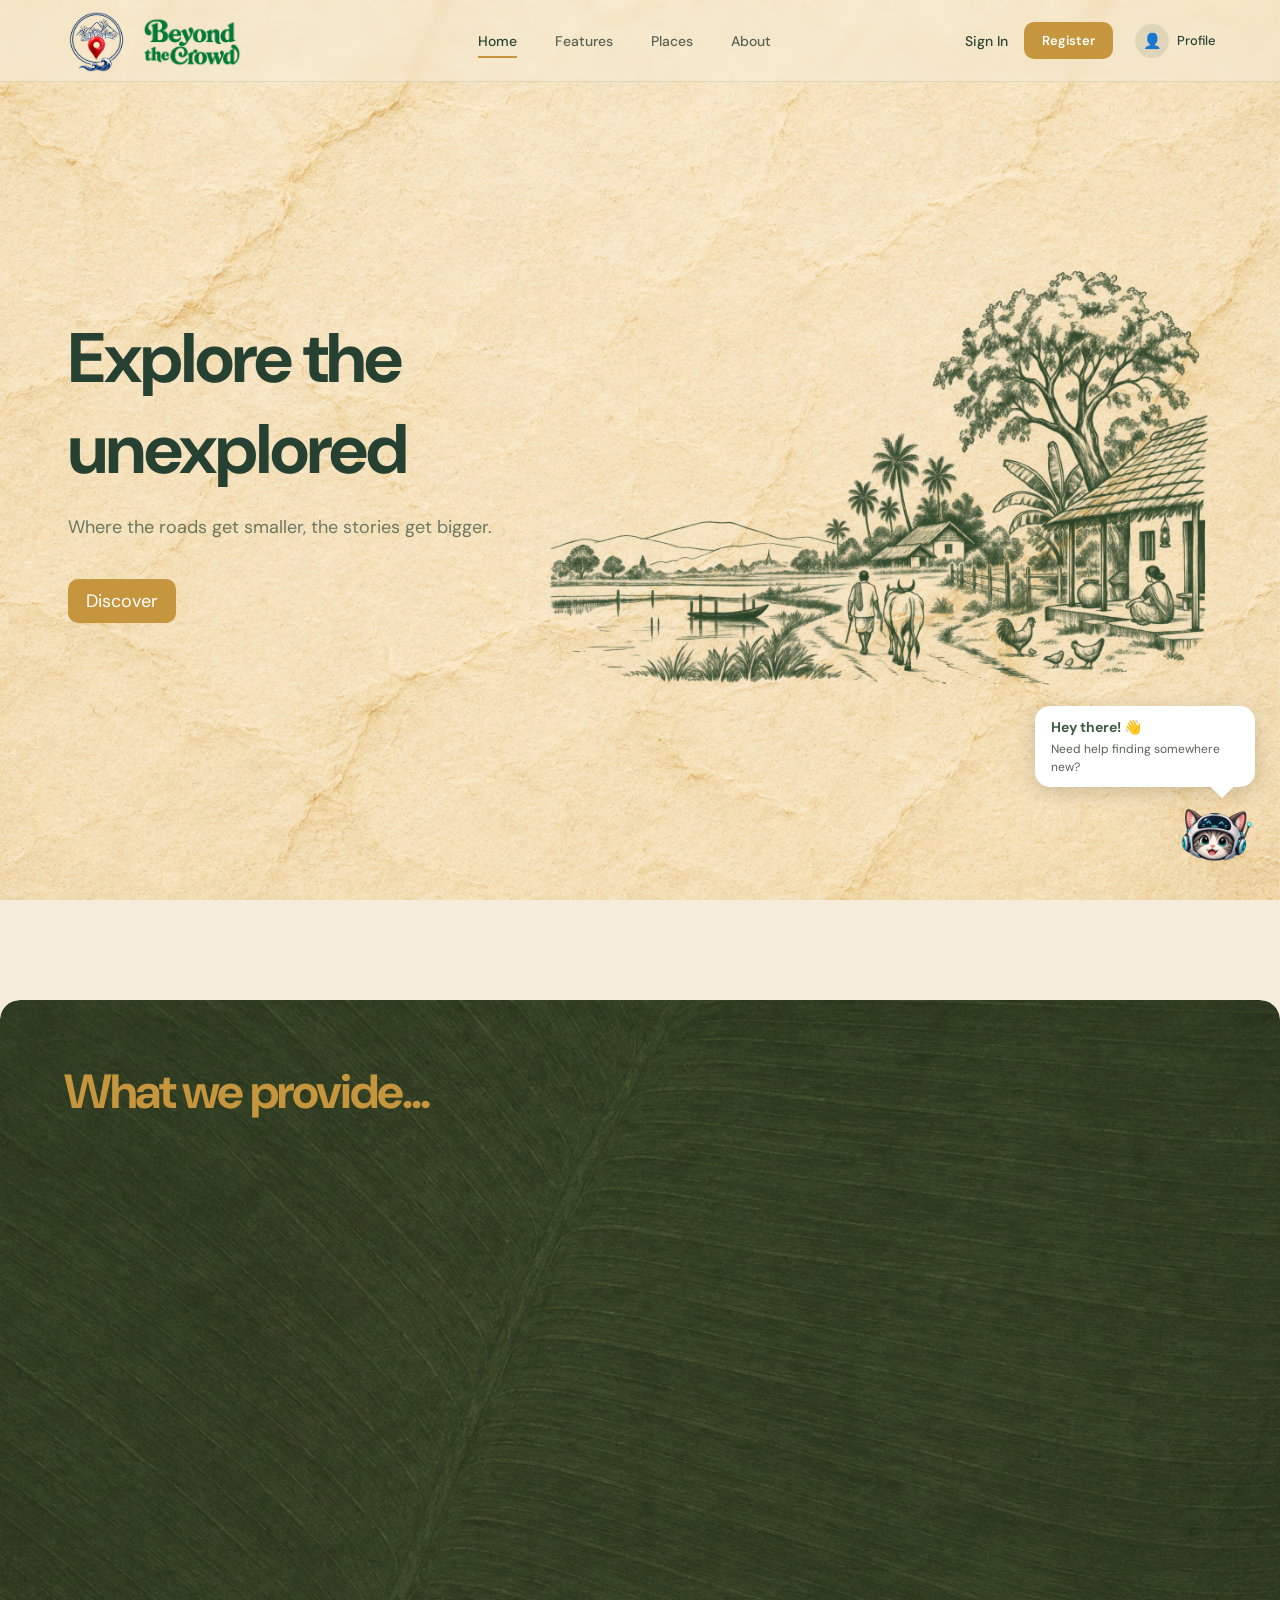
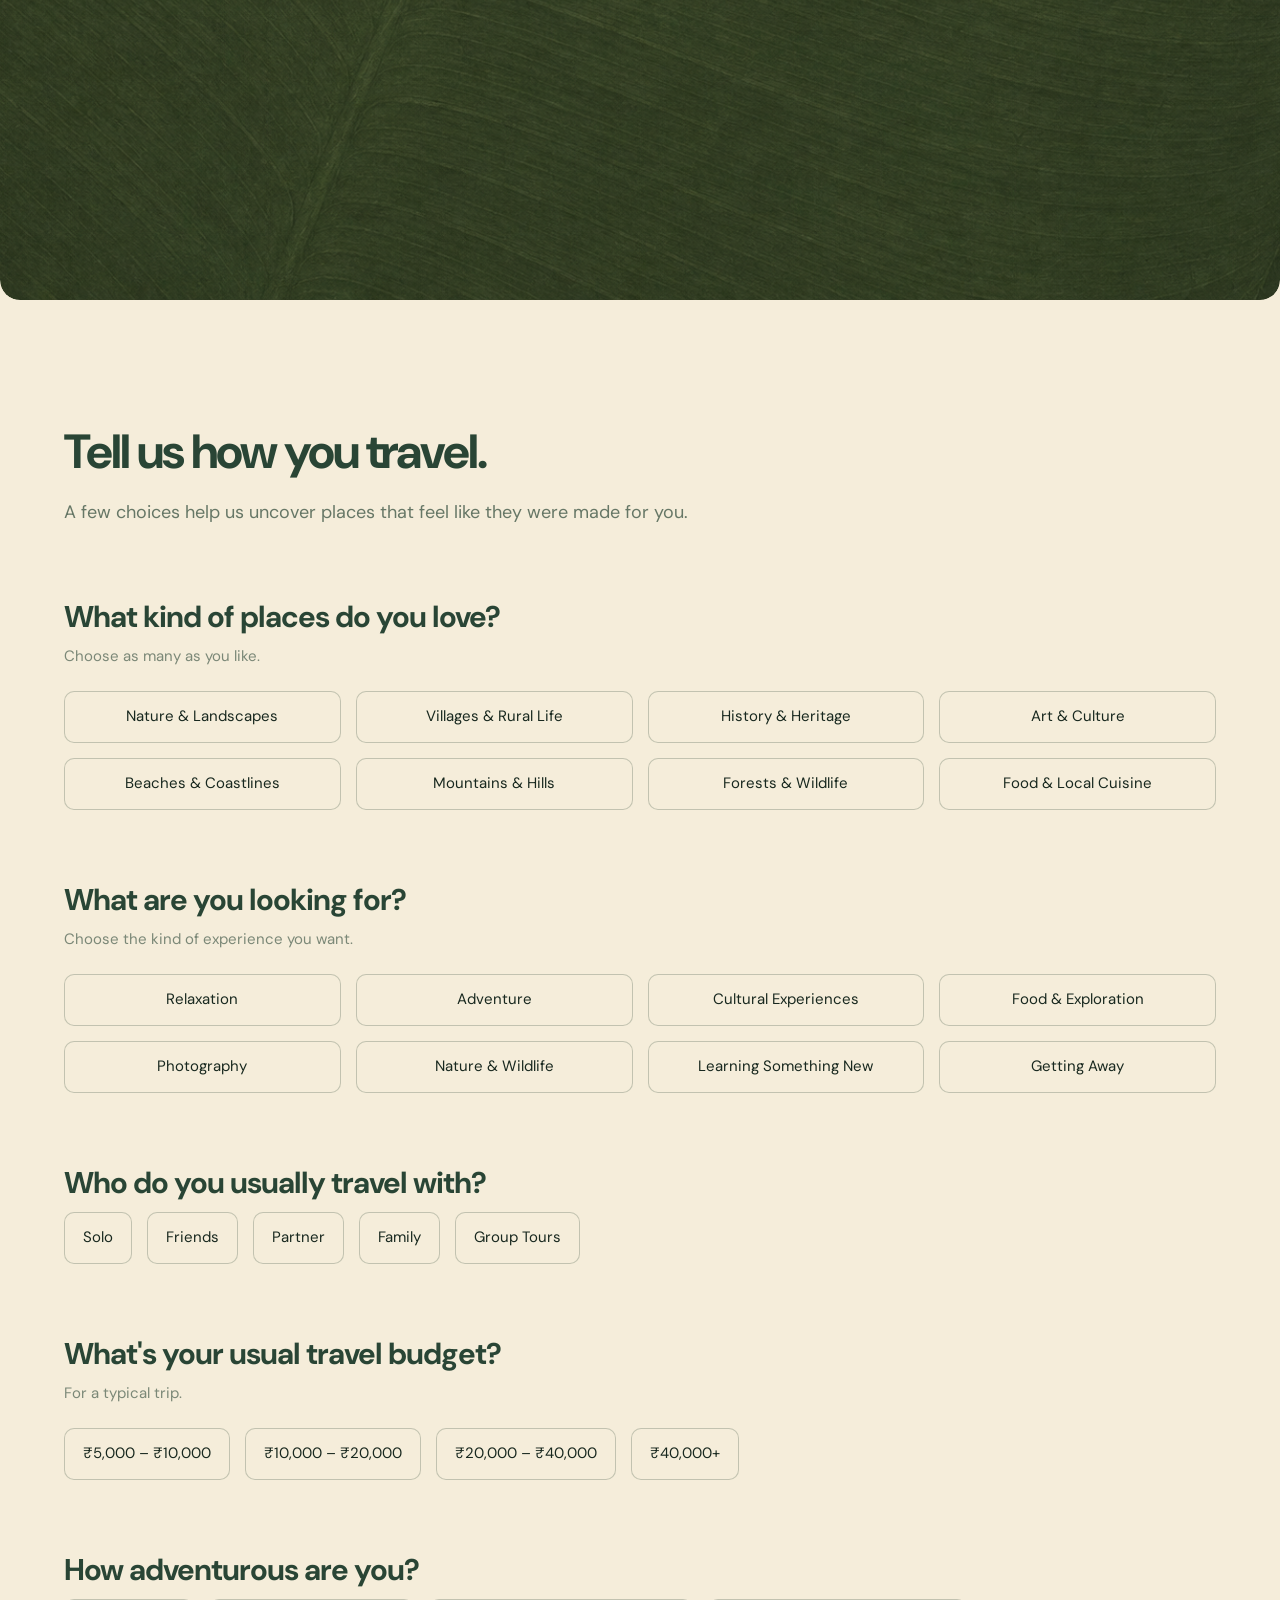
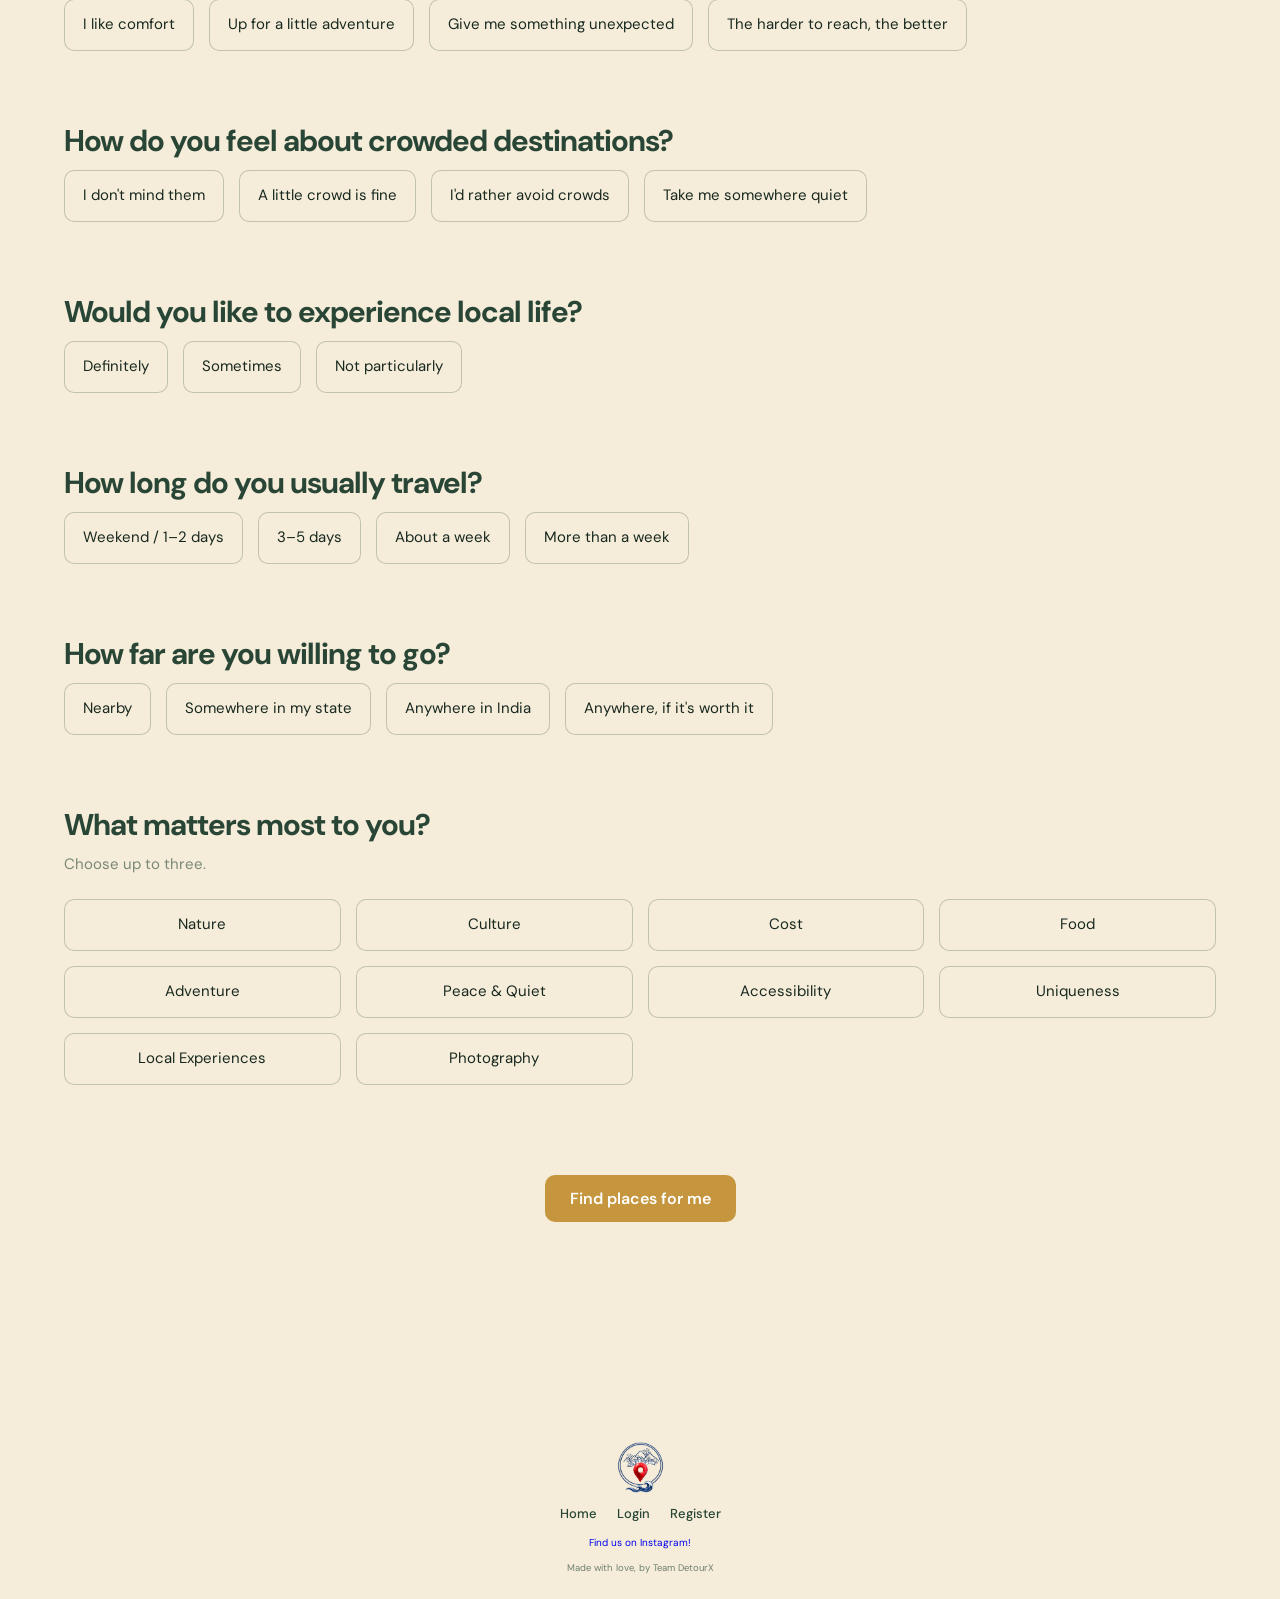
==== commit 319c4919: "your changes" ====
--- a/index.html
+++ b/index.html
@@ -629,13 +629,8 @@
     <!-- Instagram -->
 <div class="footer-social">
 
-    <a href="#" aria-label="Instagram">
-        <img
-            src="images/instagram.svg"
-            alt="Instagram"
-            class="instagram-icon"
-        >
-    </a>
+<a href="https://www.instagram.com/_.beyond_the_crowd_/">Find us on Instagram!</a>
+
 
 </div>
 
